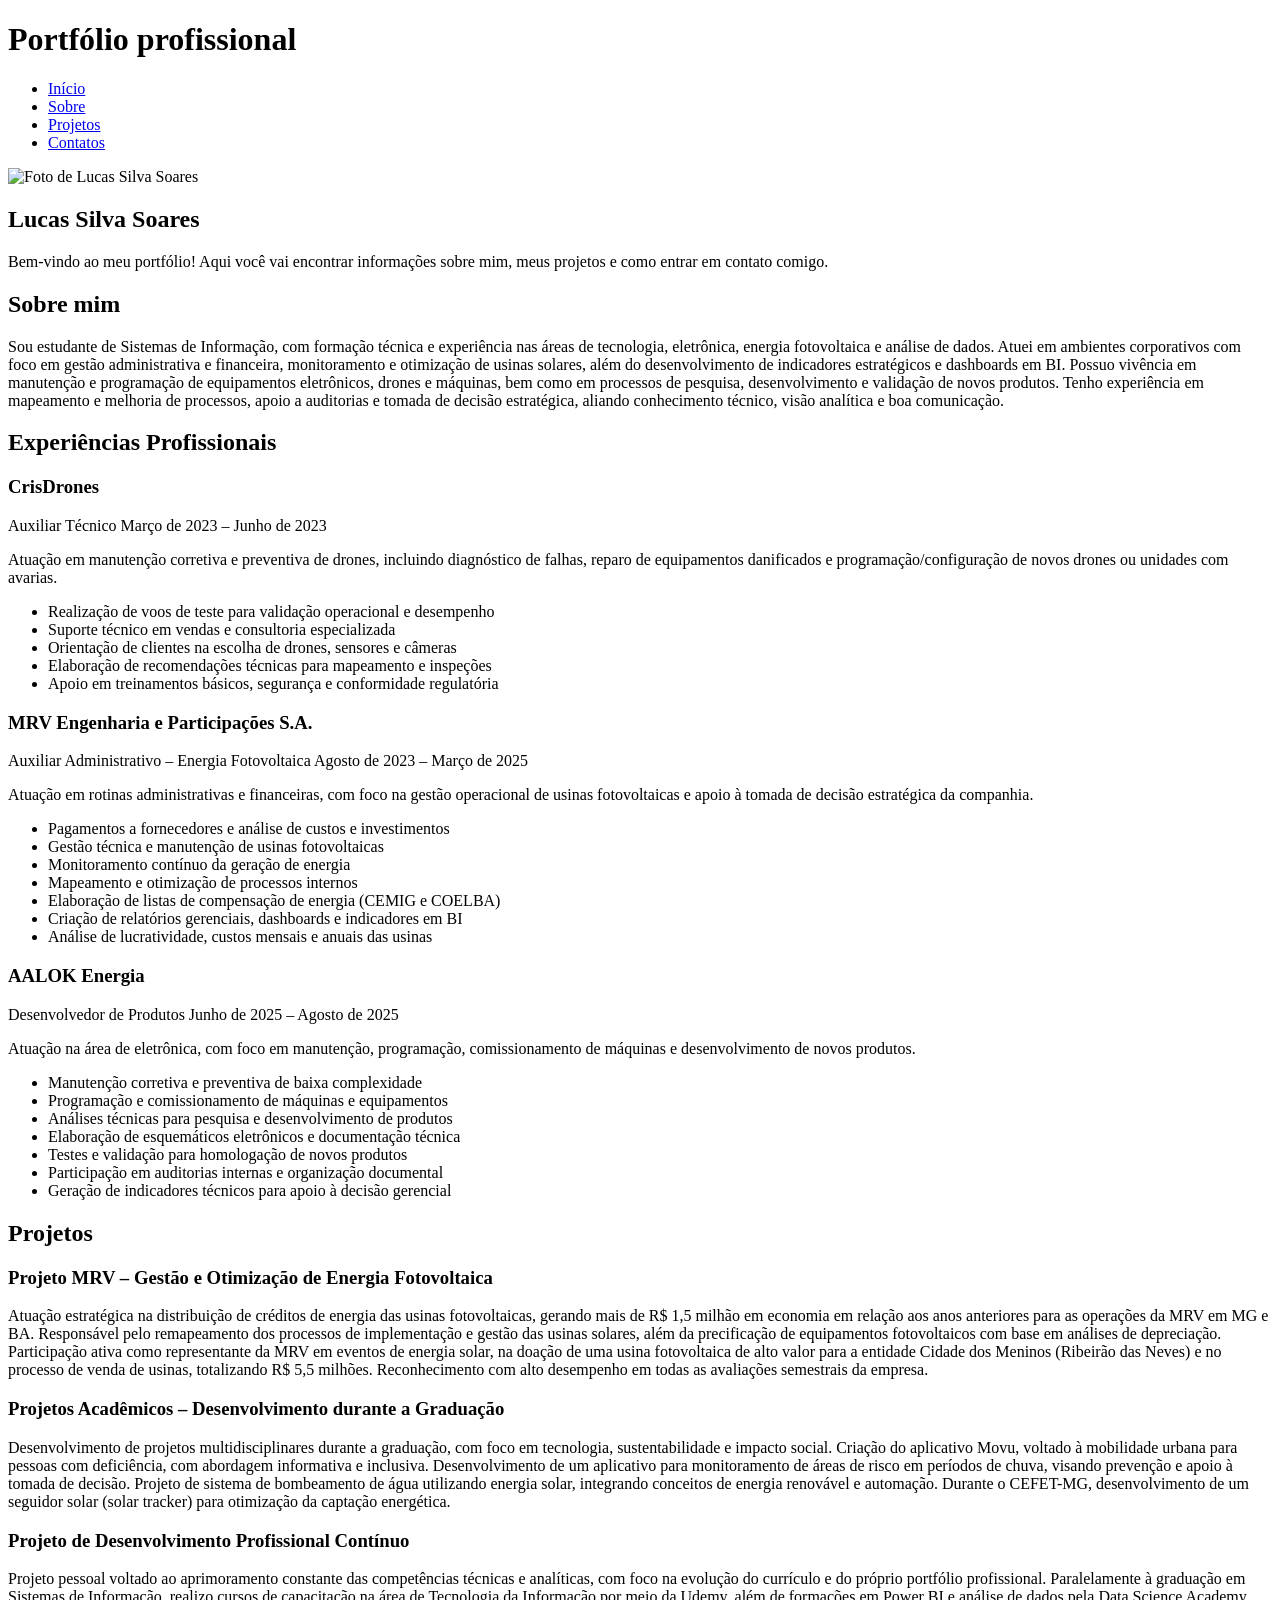
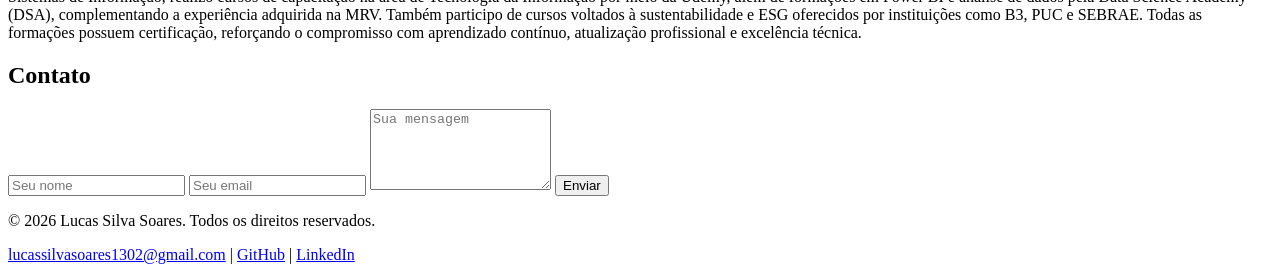
==== index.html @ 6103afeb "Update index.html" ====
<!DOCTYPE html>
<html lang="pt-BR">
<head>
  <meta charset="UTF-8">
  <meta name="viewport" content="width=device-width, initial-scale=1.0">
  <title>Portfólio profissional</title>
  <link rel="stylesheet" href="style.css">
</head>
<body>

  <header>
    <div class="container header-container">
      <h1>Portfólio profissional</h1>
      <nav>
        <ul>
          <li><a href="#hero">Início</a></li>
          <li><a href="#sobre">Sobre</a></li>
          <li><a href="#projetos">Projetos</a></li>
          <li><a href="#contato">Contatos</a></li>
        </ul>
      </nav>
    </div>
  </header>

  <section id="hero">
    <div class="container hero-container">
      <img src="images/fotolucas1.jpeg" alt="Foto de Lucas Silva Soares" width="200">
      <div class="hero-text">
        <h2>Lucas Silva Soares</h2>
        <p>Bem-vindo ao meu portfólio! Aqui você vai encontrar informações sobre mim, meus projetos e como entrar em contato comigo.</p>
      </div>
    </div>
  </section>

  <section id="sobre">
    <div class="container">
      <h2>Sobre mim</h2>
      <p>Sou estudante de Sistemas de Informação, com formação técnica e experiência nas áreas de tecnologia, eletrônica, energia fotovoltaica e análise de dados. Atuei em ambientes corporativos com foco em gestão administrativa e financeira, monitoramento e otimização de usinas solares, além do desenvolvimento de indicadores estratégicos e dashboards em BI. Possuo vivência em manutenção e programação de equipamentos eletrônicos, drones e máquinas, bem como em processos de pesquisa, desenvolvimento e validação de novos produtos. Tenho experiência em mapeamento e melhoria de processos, apoio a auditorias e tomada de decisão estratégica, aliando conhecimento técnico, visão analítica e boa comunicação.</p>
    </div>
  </section>

  <section id="experiencias">
  <div class="container">
    <h2>Experiências Profissionais</h2>

 
    <div class="experiencia-horizontal card">
      <div class="experiencia-info">
        <h3>CrisDrones</h3>
        <span class="cargo">Auxiliar Técnico</span>
        <span class="periodo">Março de 2023 – Junho de 2023</span>
      </div>

      <div class="experiencia-descricao">
        <p>
          Atuação em manutenção corretiva e preventiva de drones, incluindo
          diagnóstico de falhas, reparo de equipamentos danificados e
          programação/configuração de novos drones ou unidades com avarias.
        </p>

        <ul>
          <li>Realização de voos de teste para validação operacional e desempenho</li>
          <li>Suporte técnico em vendas e consultoria especializada</li>
          <li>Orientação de clientes na escolha de drones, sensores e câmeras</li>
          <li>Elaboração de recomendações técnicas para mapeamento e inspeções</li>
          <li>Apoio em treinamentos básicos, segurança e conformidade regulatória</li>
        </ul>
      </div>
    </div>

 
    <div class="experiencia-horizontal card">
      <div class="experiencia-info">
        <h3>MRV Engenharia e Participações S.A.</h3>
        <span class="cargo">Auxiliar Administrativo – Energia Fotovoltaica</span>
        <span class="periodo">Agosto de 2023 – Março de 2025</span>
      </div>

      <div class="experiencia-descricao">
        <p>
          Atuação em rotinas administrativas e financeiras, com foco na gestão
          operacional de usinas fotovoltaicas e apoio à tomada de decisão
          estratégica da companhia.
        </p>

        <ul>
          <li>Pagamentos a fornecedores e análise de custos e investimentos</li>
          <li>Gestão técnica e manutenção de usinas fotovoltaicas</li>
          <li>Monitoramento contínuo da geração de energia</li>
          <li>Mapeamento e otimização de processos internos</li>
          <li>Elaboração de listas de compensação de energia (CEMIG e COELBA)</li>
          <li>Criação de relatórios gerenciais, dashboards e indicadores em BI</li>
          <li>Análise de lucratividade, custos mensais e anuais das usinas</li>
        </ul>
      </div>
    </div>


    <div class="experiencia-horizontal card">
      <div class="experiencia-info">
        <h3>AALOK Energia</h3>
        <span class="cargo">Desenvolvedor de Produtos</span>
        <span class="periodo">Junho de 2025 – Agosto de 2025</span>
      </div>

      <div class="experiencia-descricao">
        <p>
          Atuação na área de eletrônica, com foco em manutenção, programação,
          comissionamento de máquinas e desenvolvimento de novos produtos.
        </p>

        <ul>
          <li>Manutenção corretiva e preventiva de baixa complexidade</li>
          <li>Programação e comissionamento de máquinas e equipamentos</li>
          <li>Análises técnicas para pesquisa e desenvolvimento de produtos</li>
          <li>Elaboração de esquemáticos eletrônicos e documentação técnica</li>
          <li>Testes e validação para homologação de novos produtos</li>
          <li>Participação em auditorias internas e organização documental</li>
          <li>Geração de indicadores técnicos para apoio à decisão gerencial</li>
        </ul>
      </div>
    </div>

  </div>
</section>

  
  <section id="projetos">
    <div class="container">
      <h2>Projetos</h2>
      <div class="grid-projetos">
        <article class="card">
          <h3>Projeto MRV – Gestão e Otimização de Energia Fotovoltaica</h3>
          <p>Atuação estratégica na distribuição de créditos de energia das usinas fotovoltaicas, gerando mais de R$ 1,5 milhão em economia em relação aos anos anteriores para as operações da MRV em MG e BA. Responsável pelo remapeamento dos processos de implementação e gestão das usinas solares, além da precificação de equipamentos fotovoltaicos com base em análises de depreciação. Participação ativa como representante da MRV em eventos de energia solar, na doação de uma usina fotovoltaica de alto valor para a entidade Cidade dos Meninos (Ribeirão das Neves) e no processo de venda de usinas, totalizando R$ 5,5 milhões. Reconhecimento com alto desempenho em todas as avaliações semestrais da empresa.</p>
        </article>
        <article class="card">
          <h3>Projetos Acadêmicos – Desenvolvimento durante a Graduação</h3>
          <p>Desenvolvimento de projetos multidisciplinares durante a graduação, com foco em tecnologia, sustentabilidade e impacto social. Criação do aplicativo Movu, voltado à mobilidade urbana para pessoas com deficiência, com abordagem informativa e inclusiva. Desenvolvimento de um aplicativo para monitoramento de áreas de risco em períodos de chuva, visando prevenção e apoio à tomada de decisão. Projeto de sistema de bombeamento de água utilizando energia solar, integrando conceitos de energia renovável e automação. Durante o CEFET-MG, desenvolvimento de um seguidor solar (solar tracker) para otimização da captação energética.</p>
        </article>
        <article class="card">
          <h3>Projeto de Desenvolvimento Profissional Contínuo</h3>
          <p>Projeto pessoal voltado ao aprimoramento constante das competências técnicas e analíticas, com foco na evolução do currículo e do próprio portfólio profissional. Paralelamente à graduação em Sistemas de Informação, realizo cursos de capacitação na área de Tecnologia da Informação por meio da Udemy, além de formações em Power BI e análise de dados pela Data Science Academy (DSA), complementando a experiência adquirida na MRV. Também participo de cursos voltados à sustentabilidade e ESG oferecidos por instituições como B3, PUC e SEBRAE. Todas as formações possuem certificação, reforçando o compromisso com aprendizado contínuo, atualização profissional e excelência técnica.</p>
        </article>
      </div>
    </div>
  </section>

  <section id="contato">
    <div class="container">
      <h2>Contato</h2>
      <form>
        <input type="text" placeholder="Seu nome" required>
        <input type="email" placeholder="Seu email" required>
        <textarea placeholder="Sua mensagem" rows="5" required></textarea>
        <button type="submit">Enviar</button>
      </form>
    </div>
  </section>

  <footer>
    <div class="container">
      <p>© 2026 Lucas Silva Soares. Todos os direitos reservados.</p>
      <p>
        <a href="mailto:lucas@email.com">lucassilvasoares1302@gmail.com</a> |
        <a href="https://github.com/lucassilvasoares1302-max" target="_blank">GitHub</a> |
        <a href="https://www.linkedin.com/in/lucas-silva-a71855303/" target="_blank">LinkedIn</a>
      </p>
    </div>
  </footer>

</body>
</html>
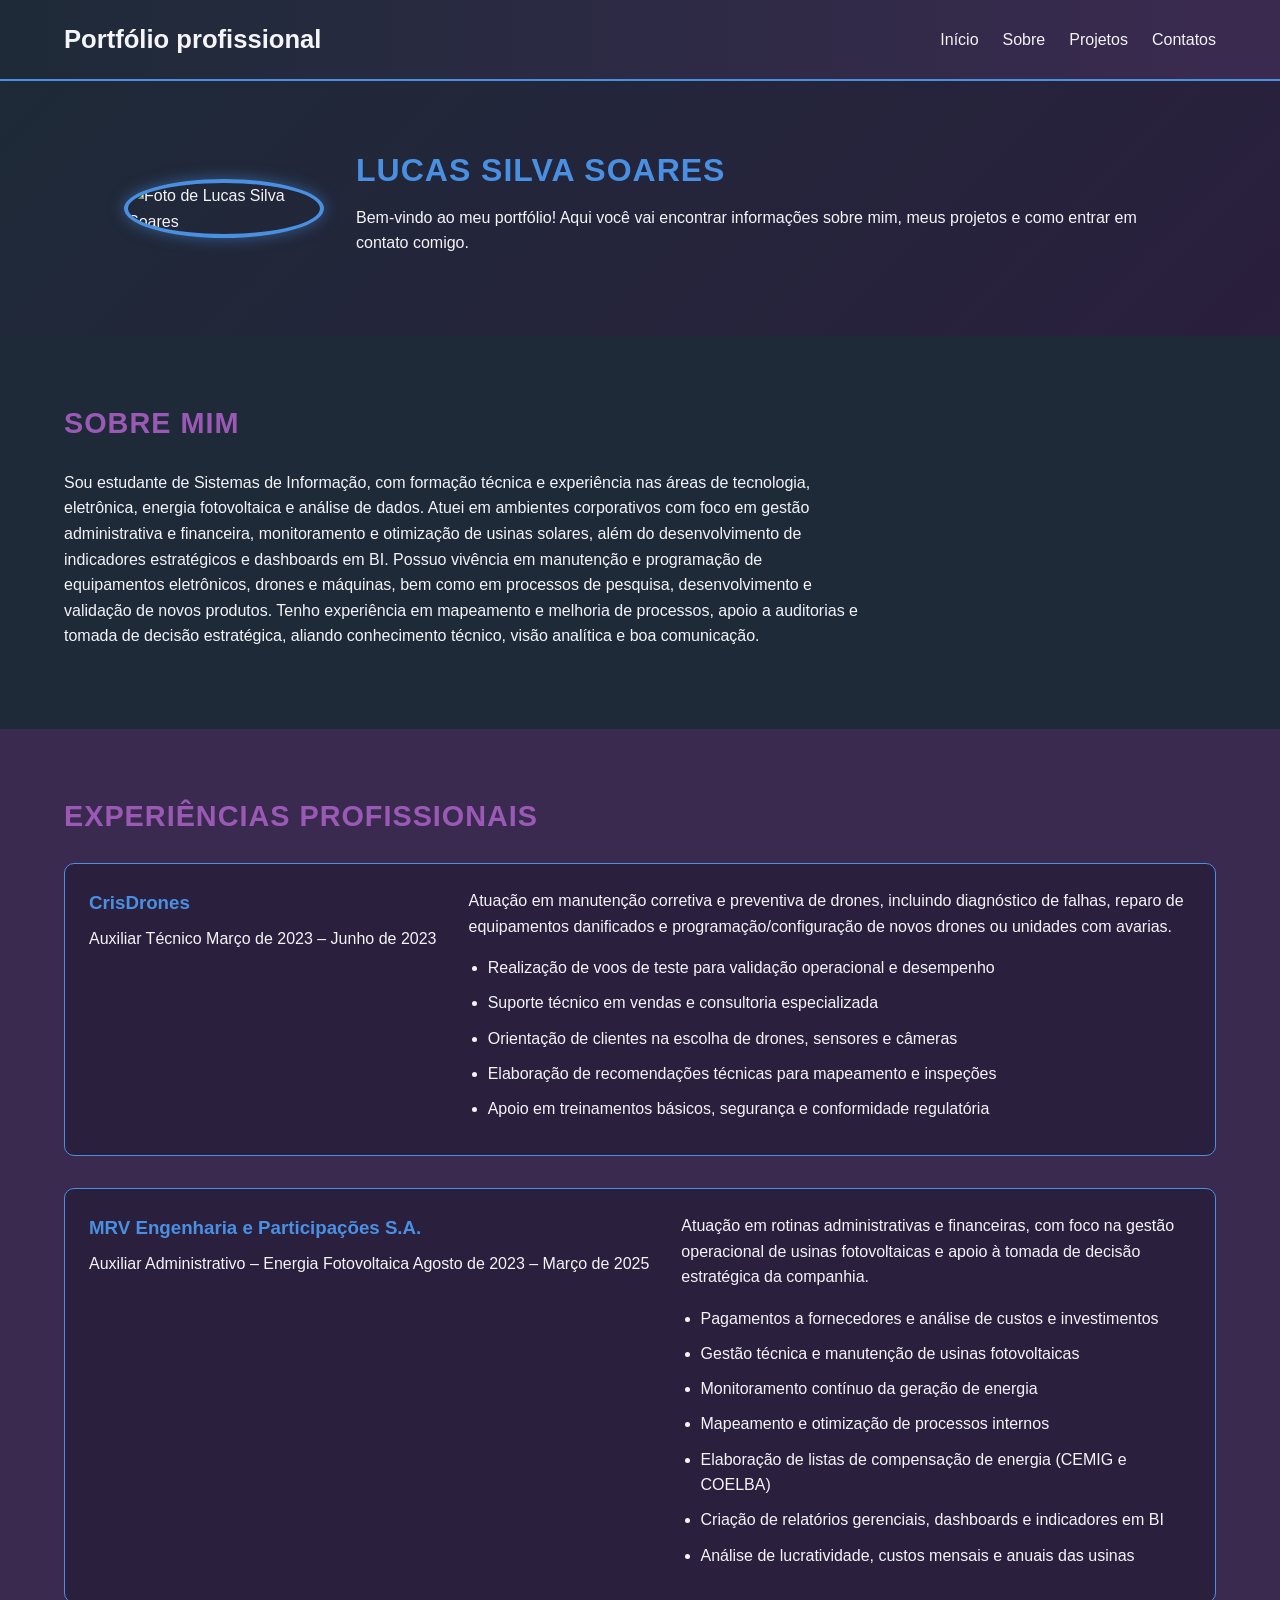
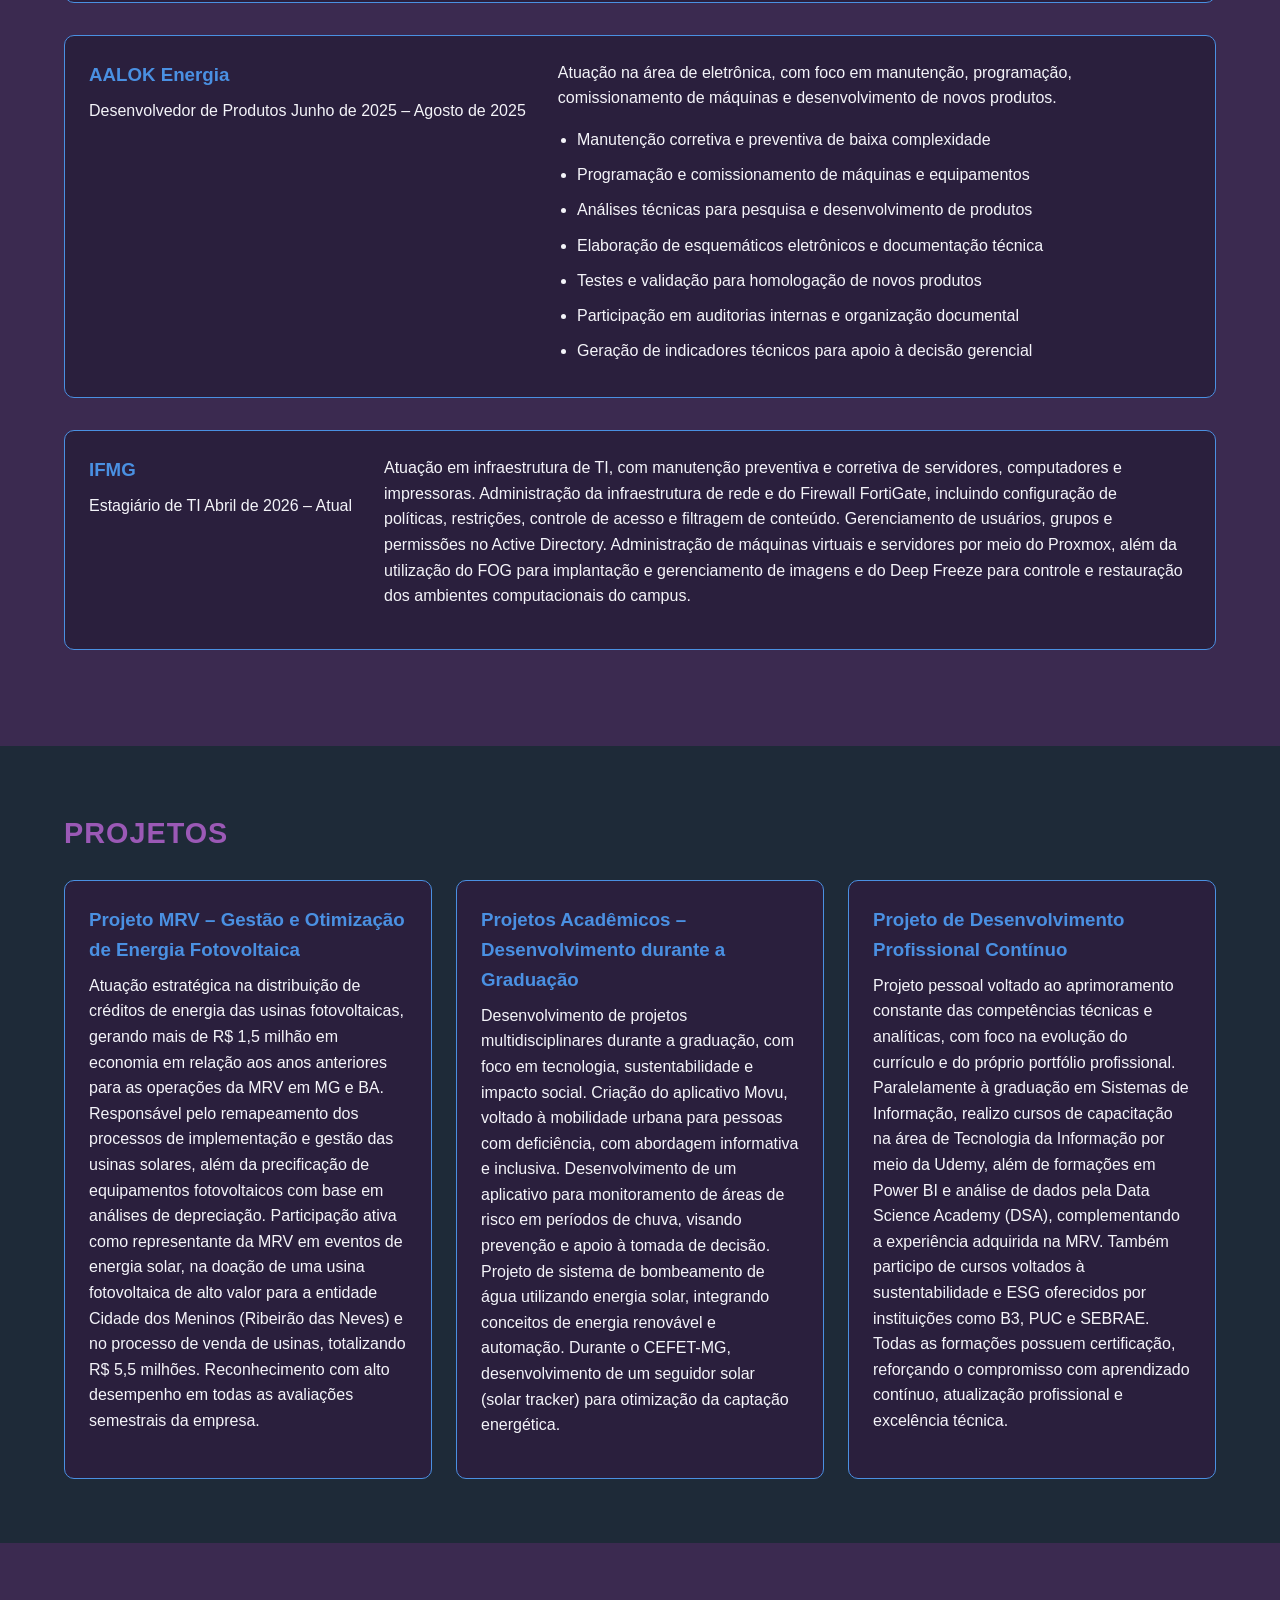
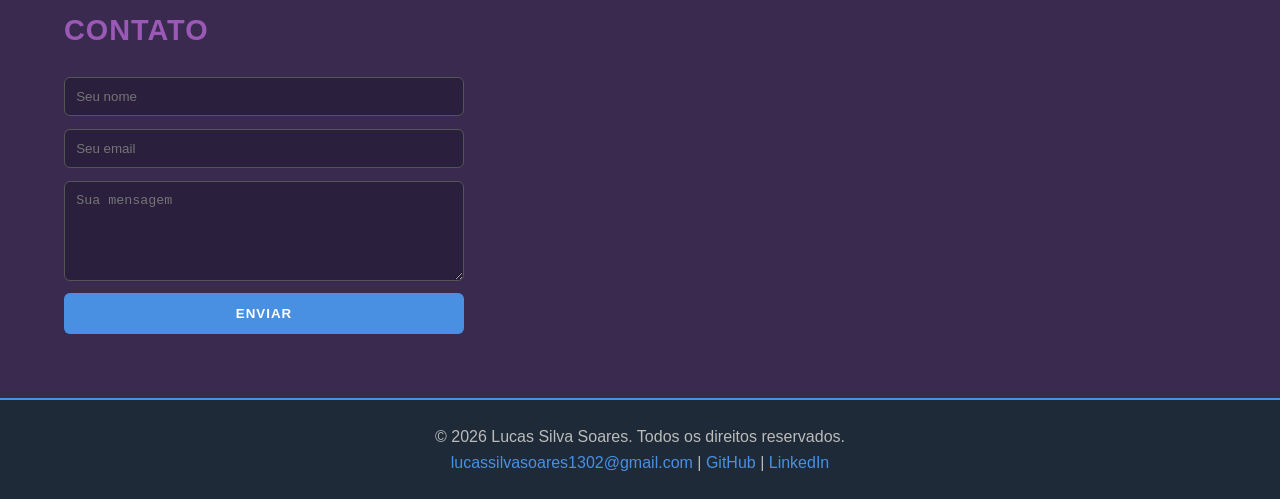
==== commit c3f8bb55: "Update index.html" ====
--- a/index.html
+++ b/index.html
@@ -121,6 +121,27 @@
       </div>
     </div>
 
+    <div class="experiencia-horizontal card">
+      <div class="experiencia-info">
+        <h3>IFMG</h3>
+        <span class="cargo">Estagiário de TI</span>
+        <span class="periodo">Abril de 2026 – Atual</span>
+      </div>
+
+      <div class="experiencia-descricao">
+        <p>
+          Atuação em infraestrutura de TI, com manutenção preventiva e corretiva
+          de servidores, computadores e impressoras. Administração da infraestrutura
+          de rede e do Firewall FortiGate, incluindo configuração de políticas,
+          restrições, controle de acesso e filtragem de conteúdo. Gerenciamento de
+          usuários, grupos e permissões no Active Directory. Administração de
+          máquinas virtuais e servidores por meio do Proxmox, além da utilização
+          do FOG para implantação e gerenciamento de imagens e do Deep Freeze para
+          controle e restauração dos ambientes computacionais do campus.
+        </p>
+      </div>
+    </div>
+    
   </div>
 </section>
 
--- a/style.css
+++ b/style.css
@@ -0,0 +1,233 @@
+* {
+  margin: 0;
+  padding: 0;
+  box-sizing: border-box;
+}
+
+body {
+  font-family: "Segoe UI", Tahoma, Geneva, Verdana, sans-serif;
+  background: #1e2a38;
+  color: #f4f4f9;
+  line-height: 1.6;
+}
+
+
+.container {
+  width: 90%;
+  max-width: 1200px;
+  margin: 0 auto;
+}
+
+header {
+  background: linear-gradient(90deg, #1e2a38, #3b2a50);
+  border-bottom: 2px solid #4a90e2;
+}
+
+.header-container {
+  display: flex;
+  justify-content: space-between;
+  align-items: center;
+  padding: 1.2rem 0;
+}
+
+header h1 {
+  font-size: 1.6rem;
+  color: #f4f4f9;
+}
+
+nav ul {
+  list-style: none;
+  display: flex;
+  gap: 1.5rem;
+}
+
+nav a {
+  color: #f4f4f9;
+  text-decoration: none;
+  font-weight: 500;
+  transition: color 0.3s;
+}
+
+nav a:hover {
+  color: #9b59b6;
+}
+
+#hero {
+  background: linear-gradient(135deg, #1e2a38, #2a1f3d);
+  padding: 4rem 0;
+}
+
+.hero-container {
+  display: flex;
+  align-items: center;
+  justify-content: center;
+  gap: 2rem;
+}
+
+#hero img {
+  border-radius: 50%;
+  border: 4px solid #4a90e2;
+  box-shadow: 0 0 15px rgba(74, 144, 226, 0.5);
+  transition: transform 0.3s, box-shadow 0.3s;
+}
+
+#hero img:hover {
+  transform: scale(1.05);
+  box-shadow: 0 0 25px rgba(155, 89, 182, 0.6);
+}
+
+.hero-text h2 {
+  font-size: 2rem;
+  margin-bottom: 0.5rem;
+  color: #4a90e2;
+}
+
+section {
+  padding: 4rem 0;
+}
+
+section:nth-child(even) {
+  background: #3b2a50;
+}
+
+section h2 {
+  margin-bottom: 1.5rem;
+  color: #9b59b6;
+  font-size: 1.8rem;
+  text-transform: uppercase;
+  letter-spacing: 1px;
+}
+
+section p {
+  max-width: 800px;
+  margin-bottom: 1rem;
+}
+
+.grid-projetos {
+  display: grid;
+  grid-template-columns: repeat(auto-fit, minmax(250px, 1fr));
+  gap: 1.5rem;
+}
+
+.card {
+  background: #2a1f3d;
+  padding: 1.5rem;
+  border-radius: 10px;
+  border: 1px solid #4a90e2;
+  transition: transform 0.3s, box-shadow 0.3s;
+}
+
+.card:hover {
+  transform: translateY(-5px);
+  box-shadow: 0 6px 15px rgba(0,0,0,0.4);
+}
+
+.card h3 {
+  margin-bottom: 0.5rem;
+  color: #4a90e2;
+}
+
+
+form {
+  display: flex;
+  flex-direction: column;
+  max-width: 400px;
+  gap: 0.8rem;
+}
+
+input,
+textarea {
+  padding: 0.7rem;
+  border: 1px solid #555;
+  border-radius: 6px;
+  background: #2a1f3d;
+  color: #f4f4f9;
+}
+
+input:focus,
+textarea:focus {
+  border-color: #4a90e2;
+  outline: none;
+}
+
+button {
+  background: #4a90e2;
+  color: #fff;
+  padding: 0.8rem;
+  border: none;
+  border-radius: 6px;
+  cursor: pointer;
+  font-weight: bold;
+  transition: 0.3s;
+  text-transform: uppercase;
+  letter-spacing: 1px;
+}
+
+button:hover {
+  background: #9b59b6;
+}
+
+footer {
+  background: #1e2a38;
+  color: #bbb;
+  text-align: center;
+  padding: 1.5rem 0;
+  border-top: 2px solid #4a90e2;
+}
+
+footer a {
+  color: #4a90e2;
+  text-decoration: none;
+}
+
+footer a:hover {
+  color: #9b59b6;
+  text-decoration: underline;
+}
+
+@media (max-width: 768px) {
+  .hero-container {
+    flex-direction: column;
+    text-align: center;
+  }
+
+  .header-container {
+    flex-direction: column;
+    gap: 1rem;
+  }
+
+  nav ul {
+    flex-direction: column;
+    gap: 0.7rem;
+  }
+}
+
+.experiencia-horizontal {
+  display: flex;
+  gap: 2rem;
+  margin-bottom: 2rem;
+}
+
+.experiencia-info {
+  min-width: 220px;
+}
+
+.experiencia-descricao {
+  flex: 1;
+}
+
+.experiencia-descricao ul {
+  margin-top: 1rem;
+  padding-left: 1.2rem;
+}
+
+.experiencia-descricao ul li {
+  margin-bottom: 0.6rem;
+  list-style: disc;
+}
+
+@media (max-width: 768px) {
+  .experiencia-horizontal {
+    flex-direction: column;
+  }
+}
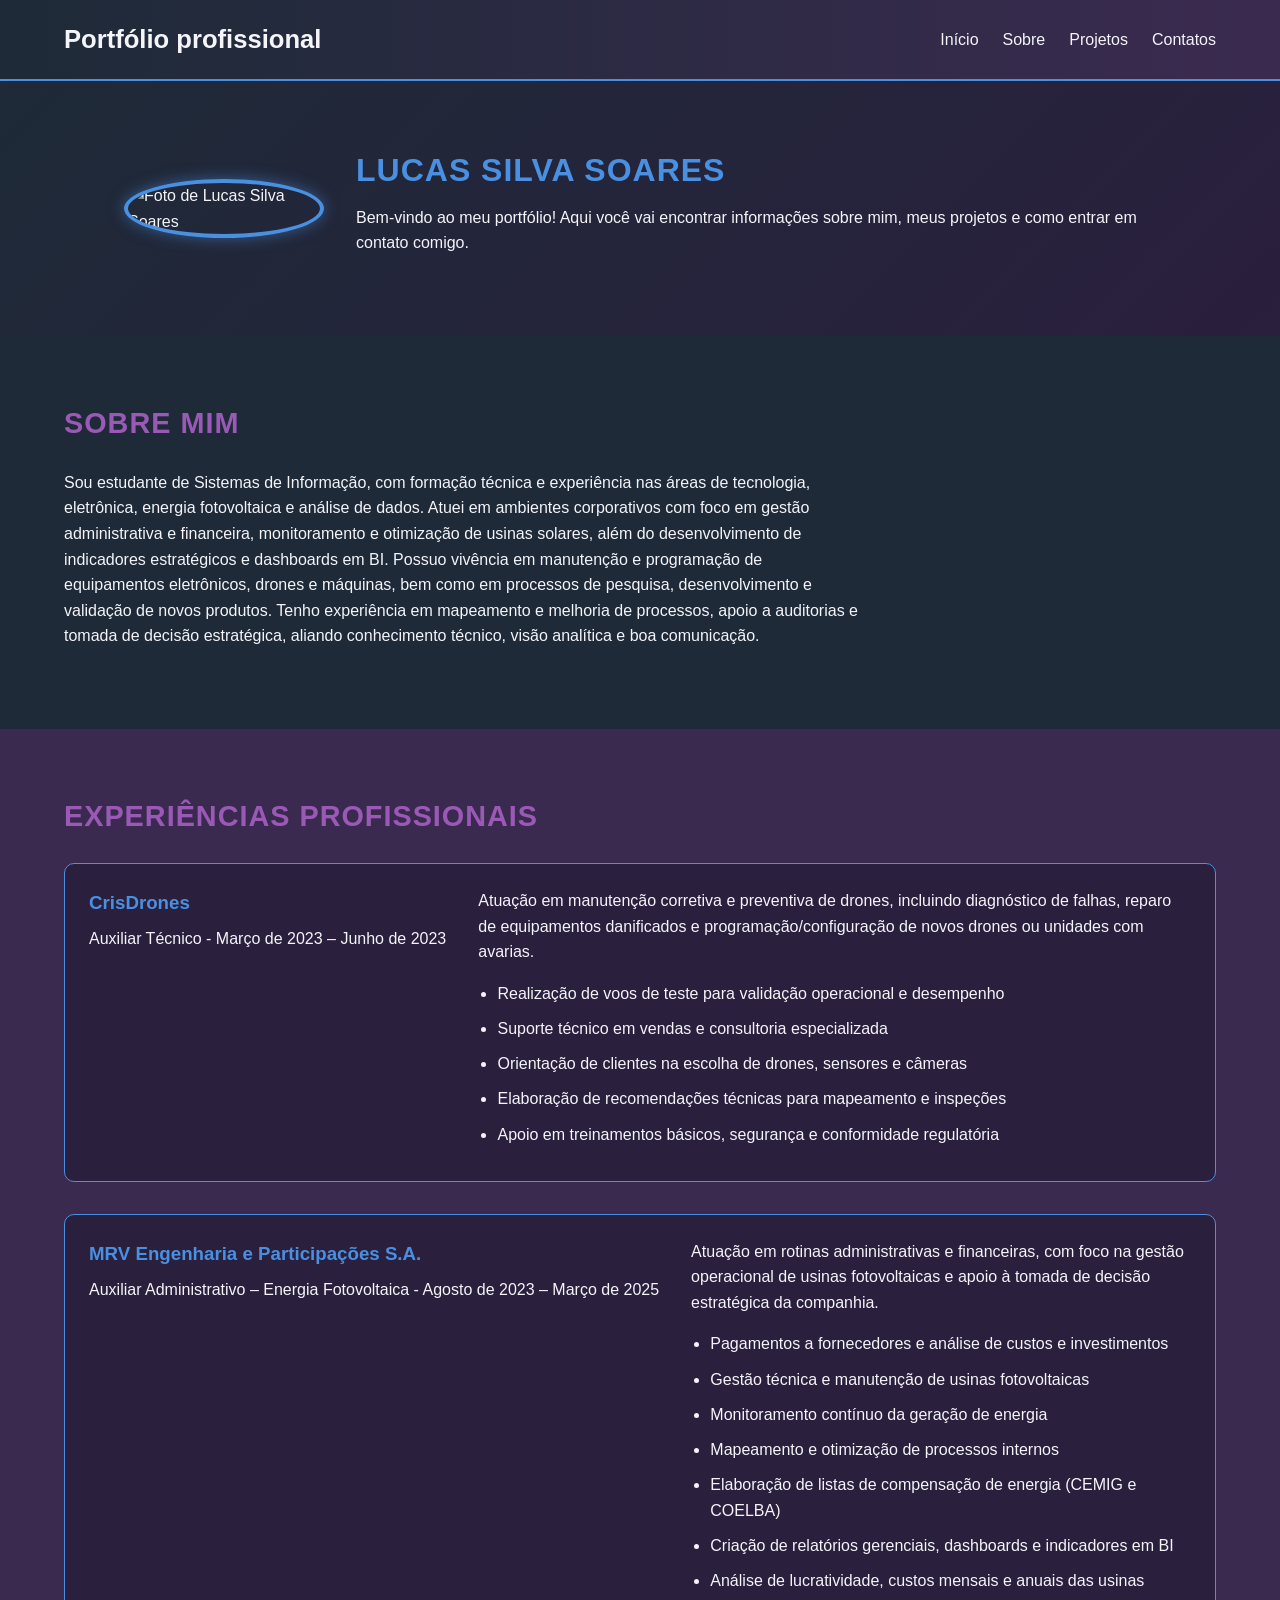
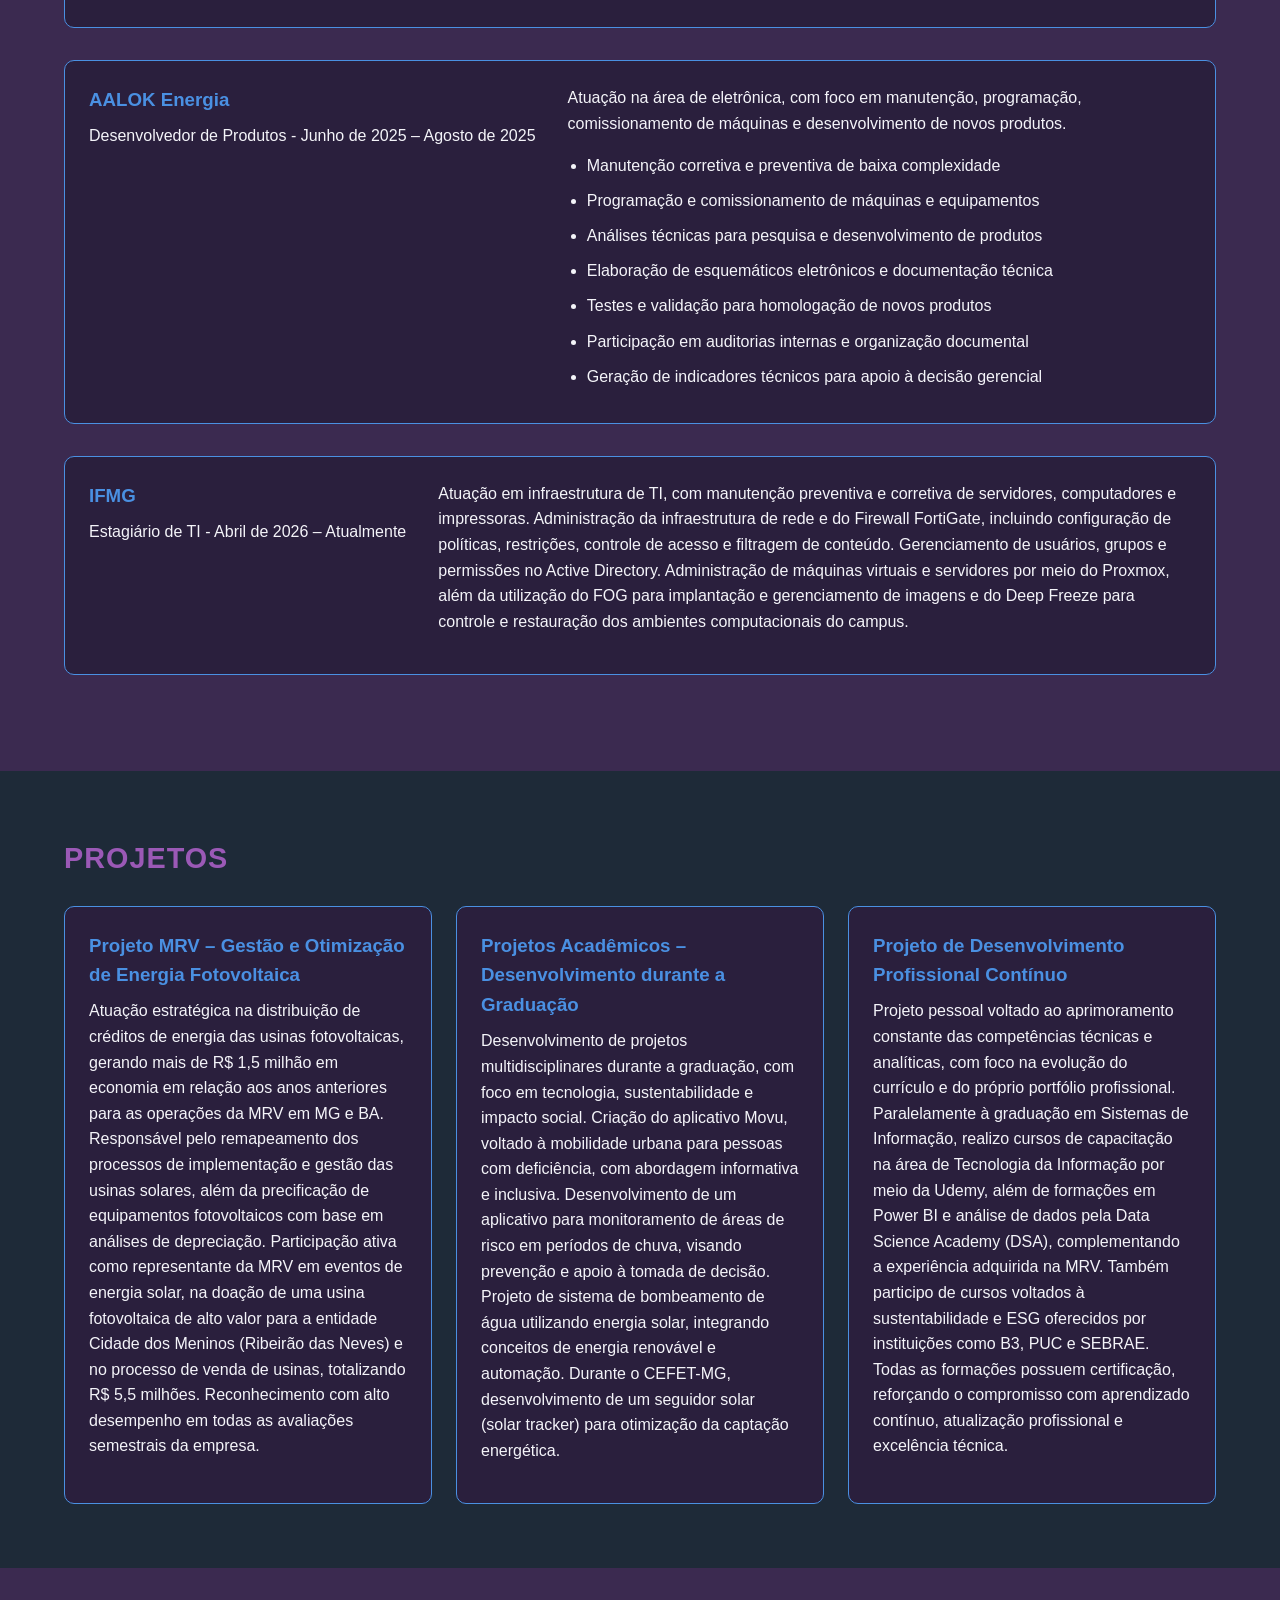
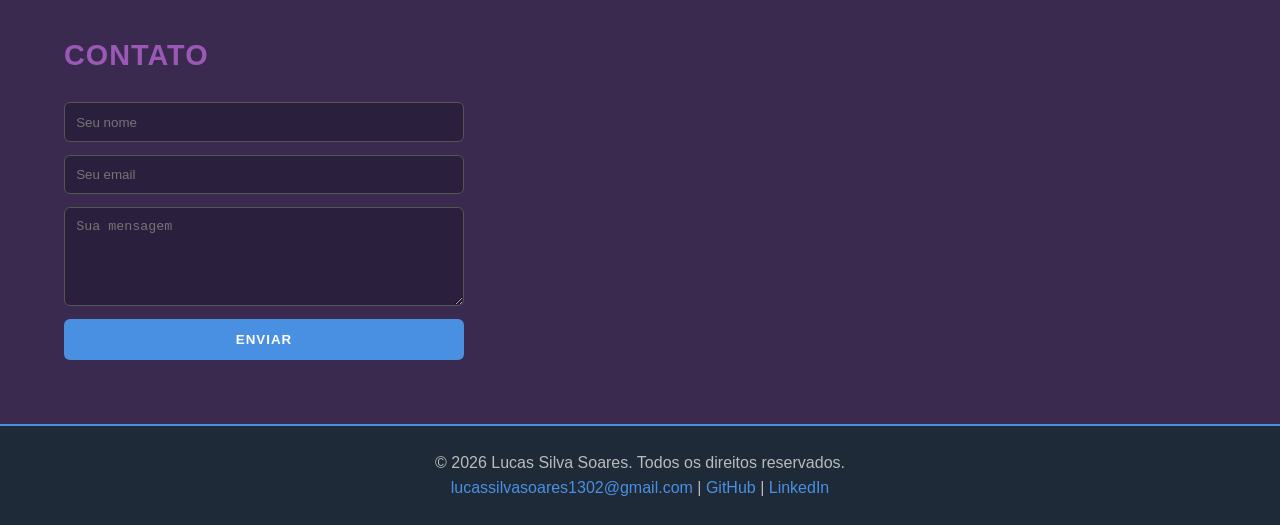
==== commit 643fd8a5: "Update index.html" ====
--- a/index.html
+++ b/index.html
@@ -47,7 +47,7 @@
     <div class="experiencia-horizontal card">
       <div class="experiencia-info">
         <h3>CrisDrones</h3>
-        <span class="cargo">Auxiliar Técnico</span>
+        <span class="cargo">Auxiliar Técnico - </span>
         <span class="periodo">Março de 2023 – Junho de 2023</span>
       </div>
 
@@ -72,7 +72,7 @@
     <div class="experiencia-horizontal card">
       <div class="experiencia-info">
         <h3>MRV Engenharia e Participações S.A.</h3>
-        <span class="cargo">Auxiliar Administrativo – Energia Fotovoltaica</span>
+        <span class="cargo">Auxiliar Administrativo – Energia Fotovoltaica - </span>
         <span class="periodo">Agosto de 2023 – Março de 2025</span>
       </div>
 
@@ -99,7 +99,7 @@
     <div class="experiencia-horizontal card">
       <div class="experiencia-info">
         <h3>AALOK Energia</h3>
-        <span class="cargo">Desenvolvedor de Produtos</span>
+        <span class="cargo">Desenvolvedor de Produtos - </span>
         <span class="periodo">Junho de 2025 – Agosto de 2025</span>
       </div>
 
@@ -124,8 +124,8 @@
     <div class="experiencia-horizontal card">
       <div class="experiencia-info">
         <h3>IFMG</h3>
-        <span class="cargo">Estagiário de TI</span>
-        <span class="periodo">Abril de 2026 – Atual</span>
+        <span class="cargo">Estagiário de TI - </span>
+        <span class="periodo">Abril de 2026 – Atualmente</span>
       </div>
 
       <div class="experiencia-descricao">
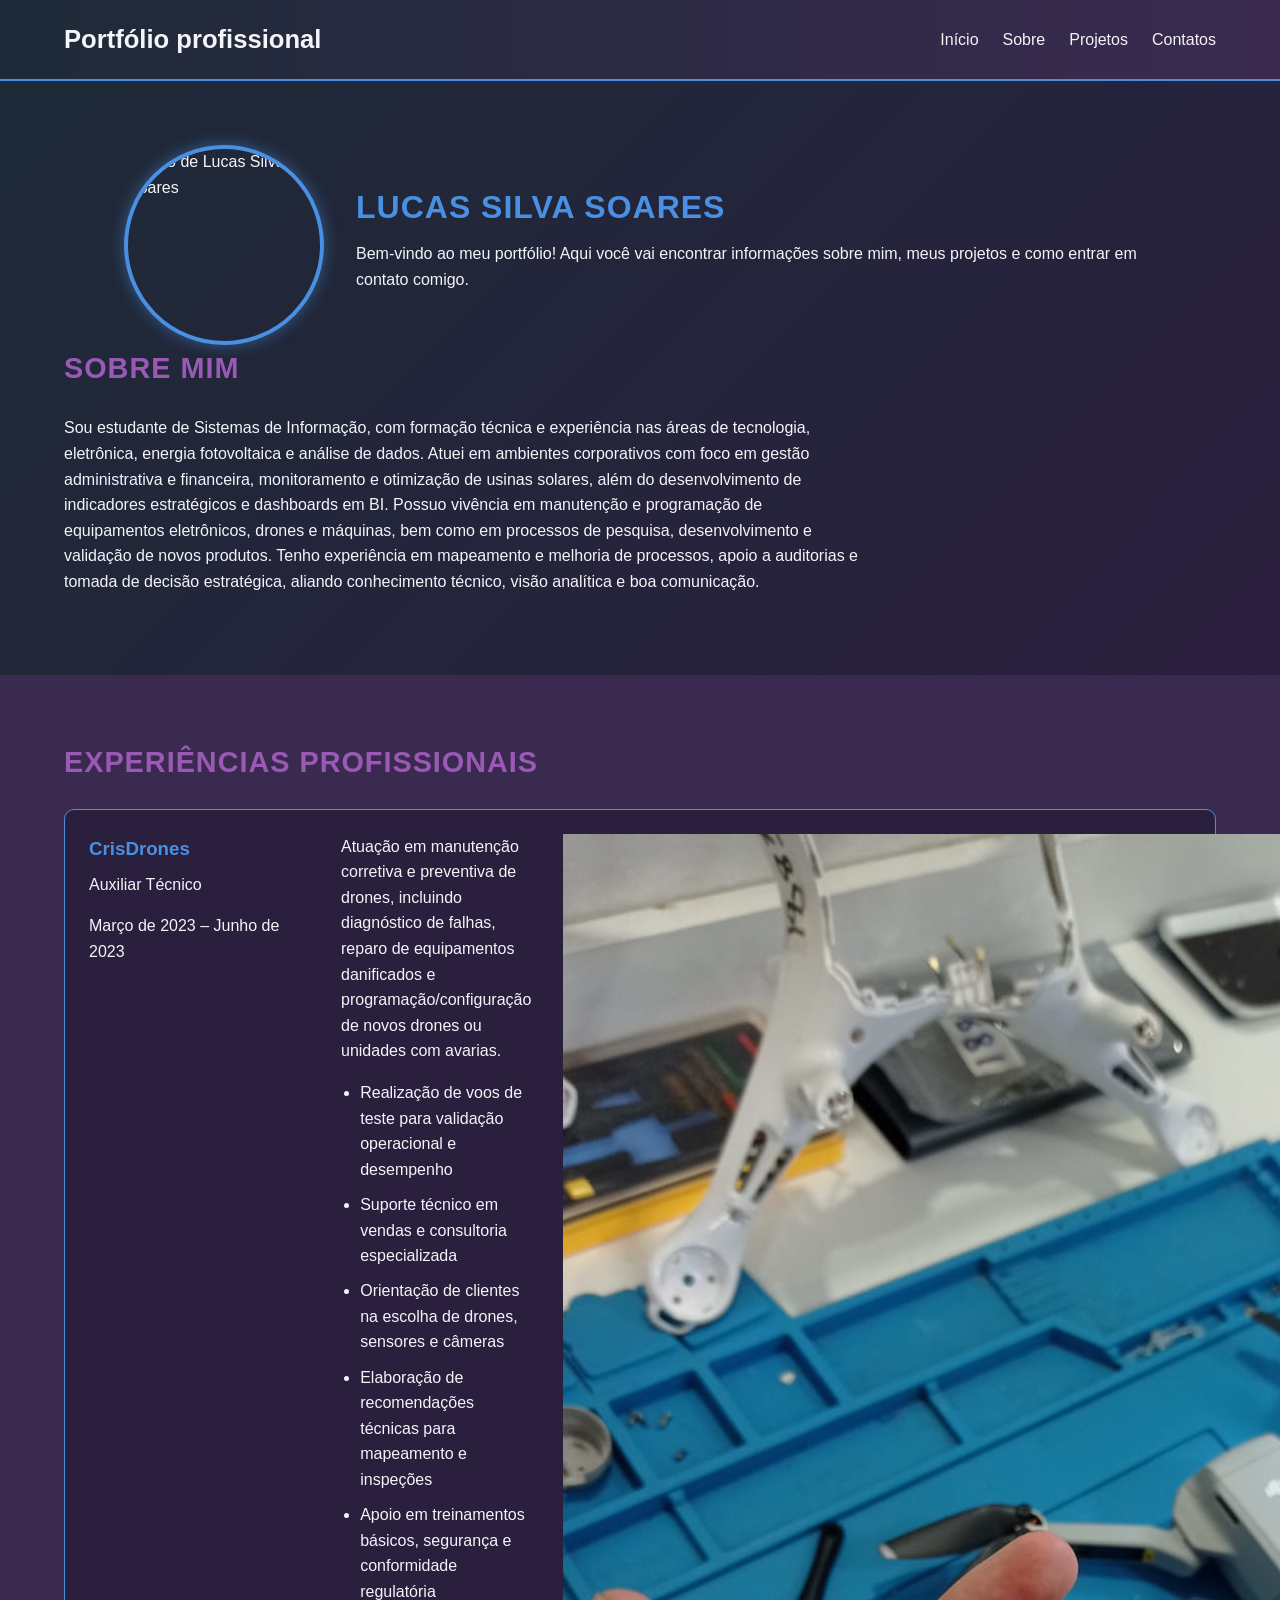
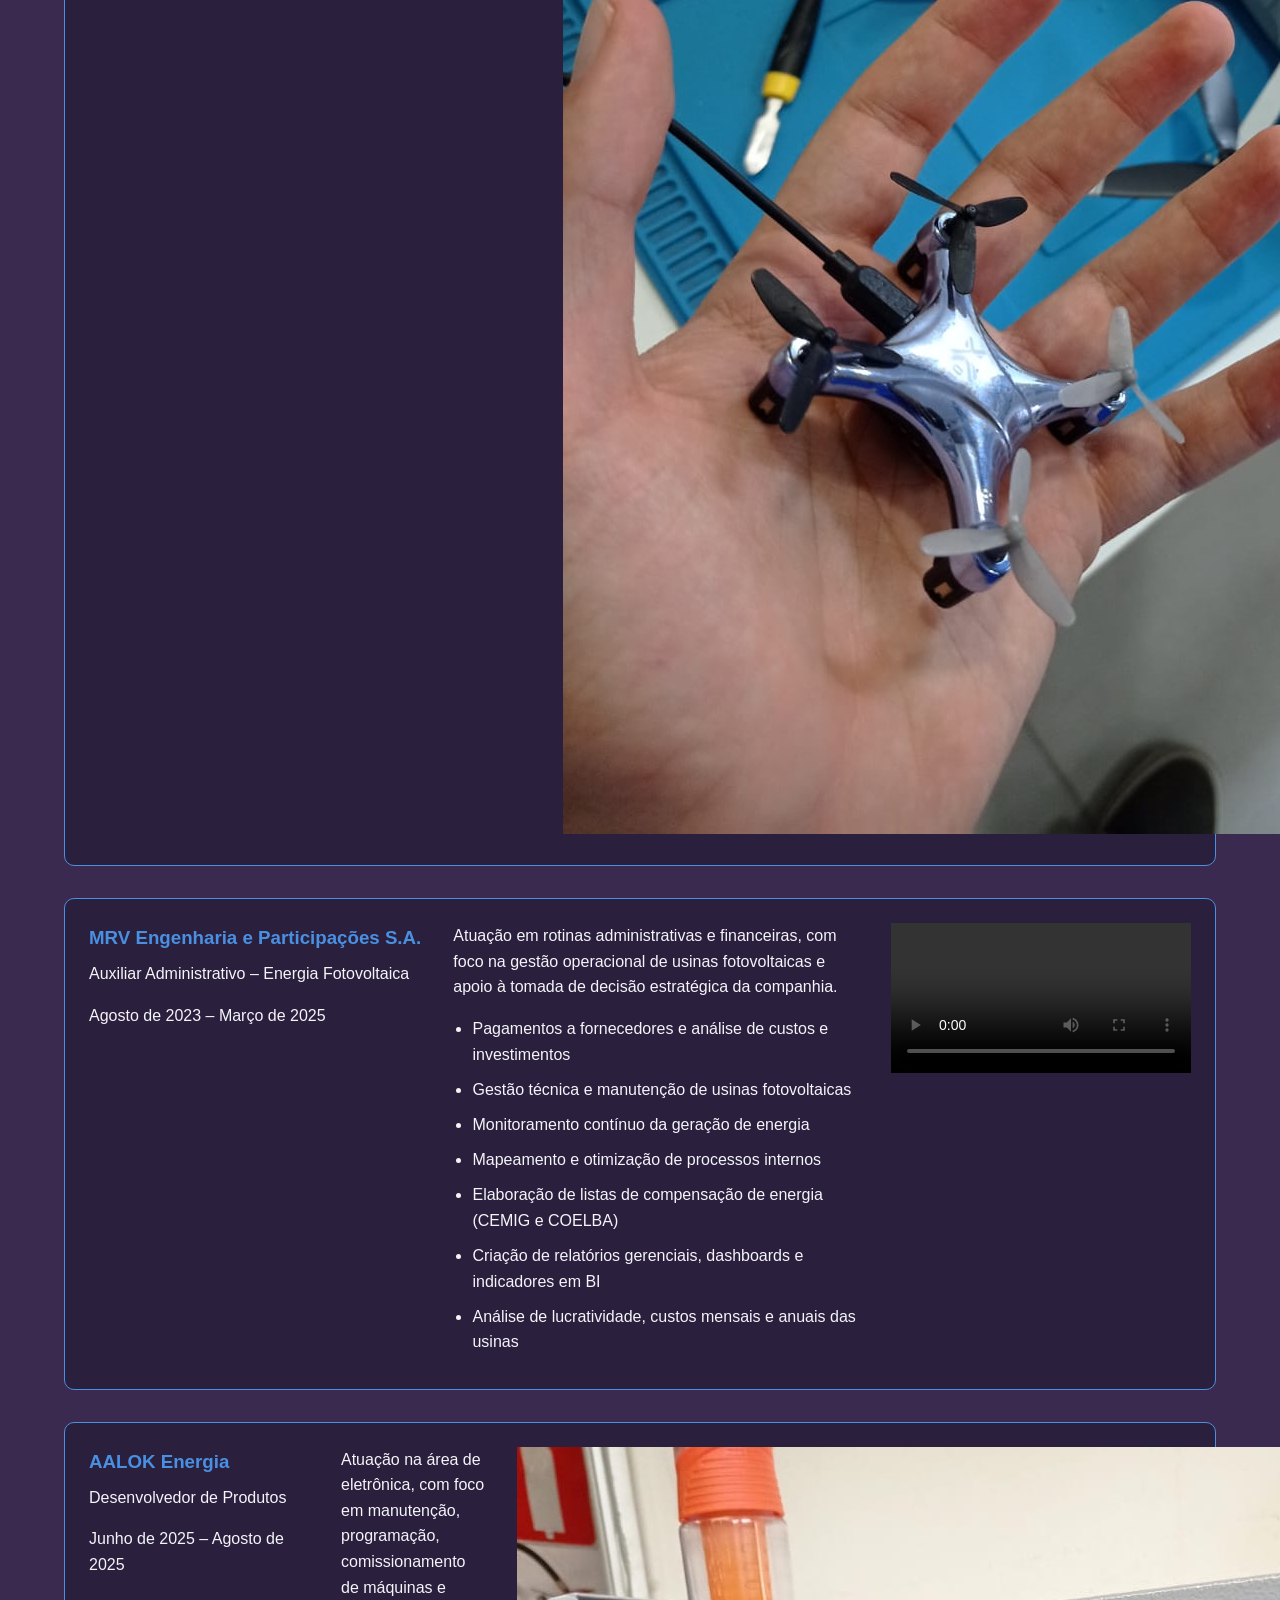
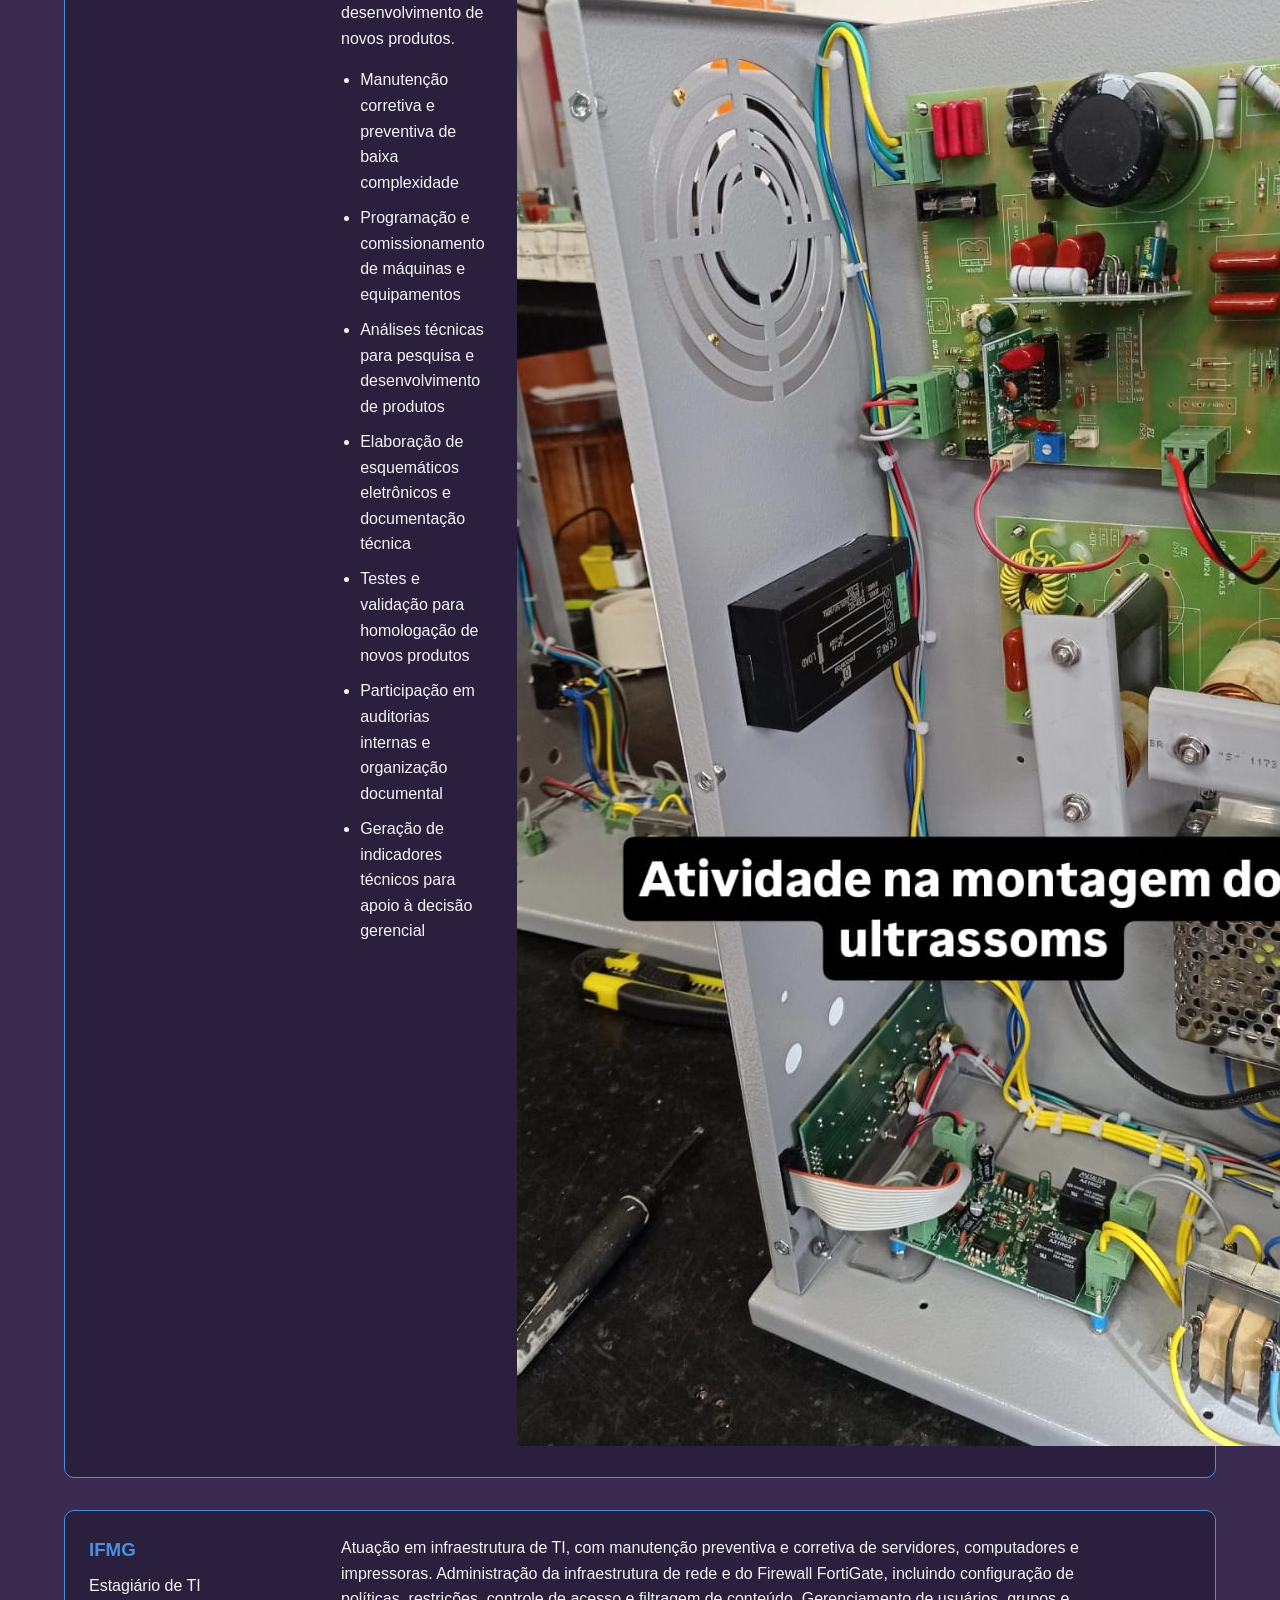
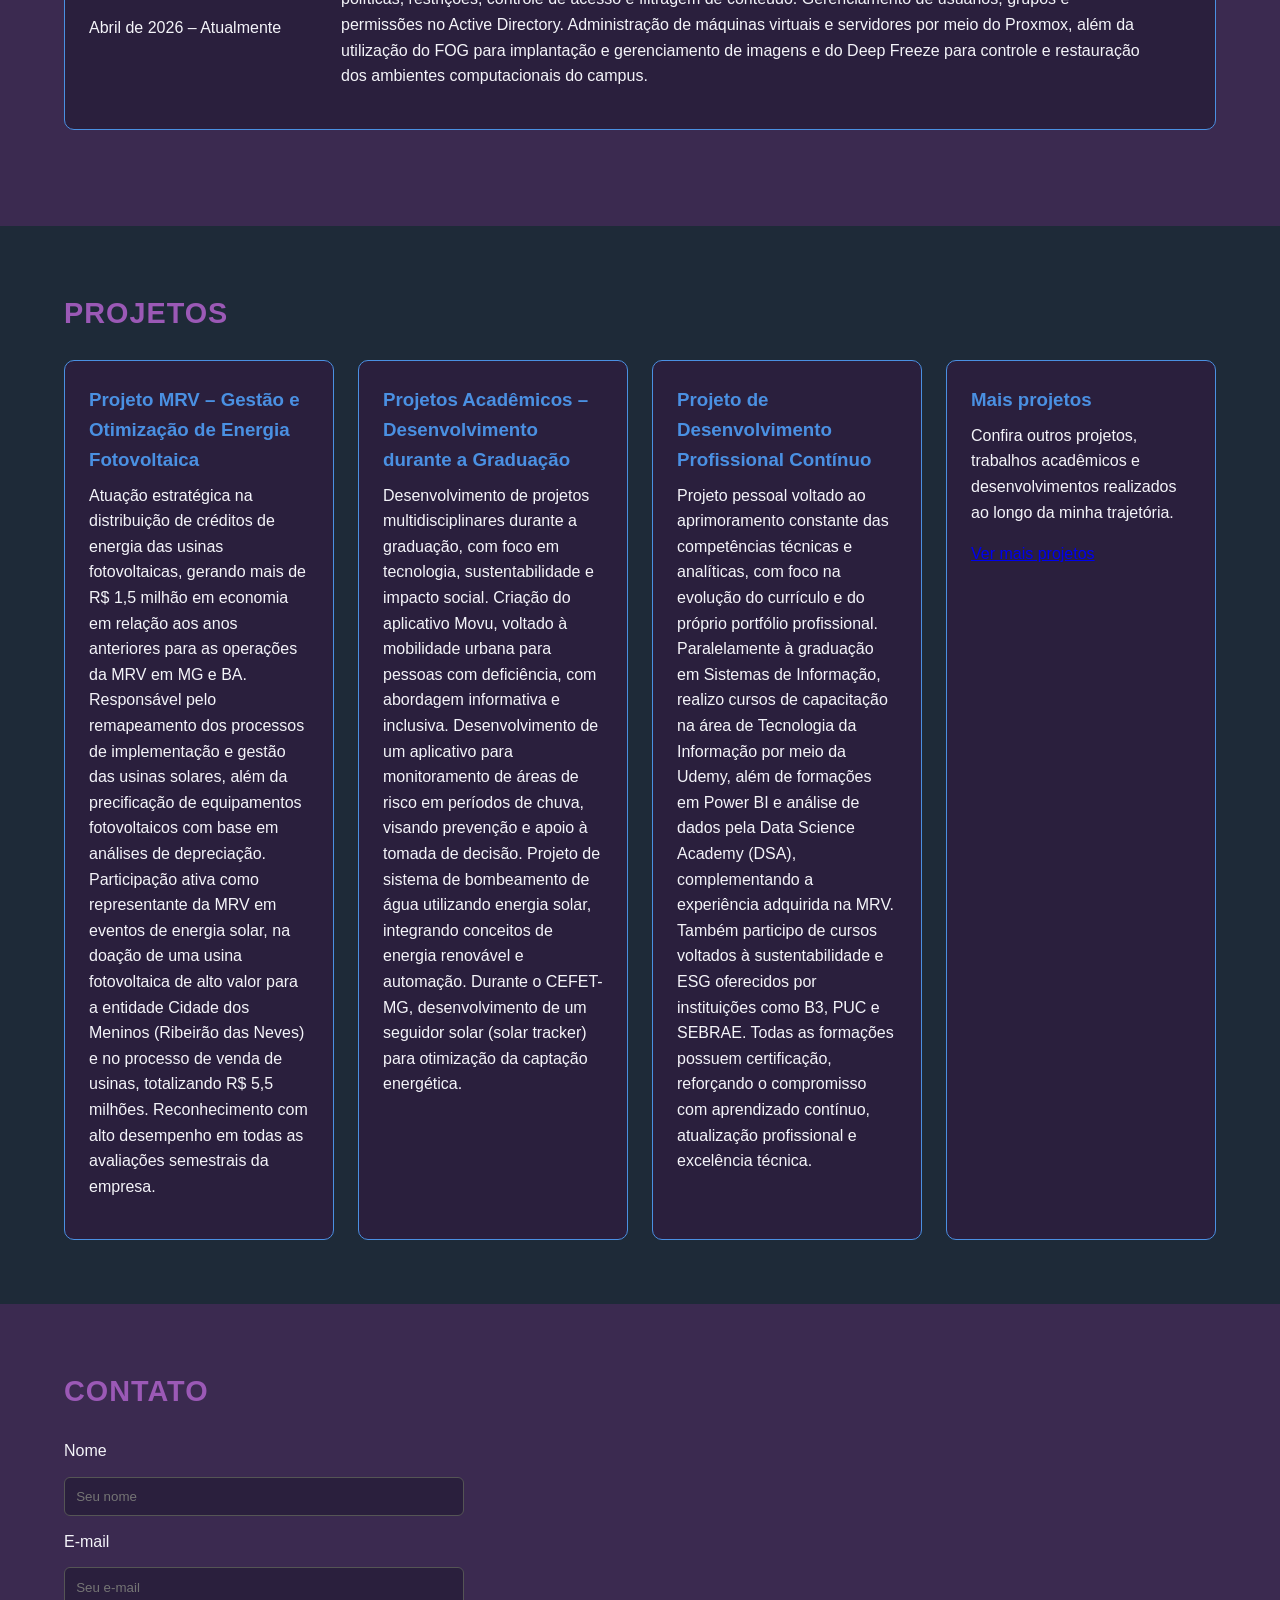
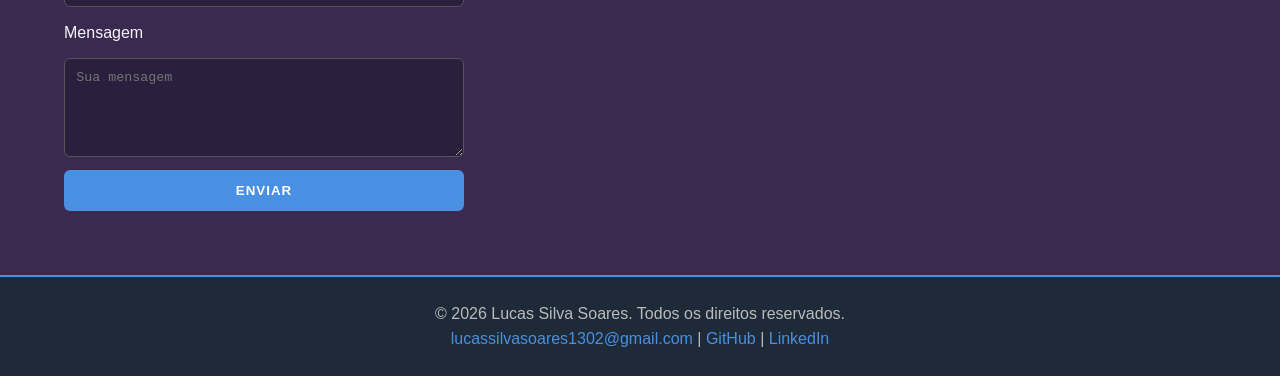
==== commit e2cd8c78: "Update index.html" ====
--- a/index.html
+++ b/index.html
@@ -1,17 +1,21 @@
+
 <!DOCTYPE html>
 <html lang="pt-BR">
+
 <head>
   <meta charset="UTF-8">
   <meta name="viewport" content="width=device-width, initial-scale=1.0">
-  <title>Portfólio profissional</title>
+  <title>Portfólio profissional | Lucas Silva Soares</title>
   <link rel="stylesheet" href="style.css">
 </head>
+
 <body>
 
   <header>
     <div class="container header-container">
       <h1>Portfólio profissional</h1>
-      <nav>
+
+      <nav aria-label="Navegação principal">
         <ul>
           <li><a href="#hero">Início</a></li>
           <li><a href="#sobre">Sobre</a></li>
@@ -22,169 +26,312 @@
     </div>
   </header>
 
-  <section id="hero">
-    <div class="container hero-container">
-      <img src="images/fotolucas1.jpeg" alt="Foto de Lucas Silva Soares" width="200">
-      <div class="hero-text">
-        <h2>Lucas Silva Soares</h2>
-        <p>Bem-vindo ao meu portfólio! Aqui você vai encontrar informações sobre mim, meus projetos e como entrar em contato comigo.</p>
+  <main>
+
+    <!-- INÍCIO E SOBRE MIM -->
+    <section id="hero">
+      <div class="container">
+
+        <div class="hero-container">
+          <img
+            src="images/fotolucas1.jpeg"
+            alt="Foto de Lucas Silva Soares"
+            width="200"
+            height="200">
+
+          <div class="hero-text">
+            <h2>Lucas Silva Soares</h2>
+            <p>
+              Bem-vindo ao meu portfólio! Aqui você vai encontrar
+              informações sobre mim, meus projetos e como entrar
+              em contato comigo.
+            </p>
+          </div>
+        </div>
+
+        <div id="sobre" class="sobre-conteudo">
+          <h2>Sobre mim</h2>
+          <p>
+            Sou estudante de Sistemas de Informação, com formação
+            técnica e experiência nas áreas de tecnologia, eletrônica,
+            energia fotovoltaica e análise de dados. Atuei em ambientes
+            corporativos com foco em gestão administrativa e financeira,
+            monitoramento e otimização de usinas solares, além do
+            desenvolvimento de indicadores estratégicos e dashboards
+            em BI. Possuo vivência em manutenção e programação de
+            equipamentos eletrônicos, drones e máquinas, bem como em
+            processos de pesquisa, desenvolvimento e validação de novos
+            produtos. Tenho experiência em mapeamento e melhoria de
+            processos, apoio a auditorias e tomada de decisão estratégica,
+            aliando conhecimento técnico, visão analítica e boa comunicação.
+          </p>
+        </div>
+
       </div>
-    </div>
-  </section>
-
-  <section id="sobre">
-    <div class="container">
-      <h2>Sobre mim</h2>
-      <p>Sou estudante de Sistemas de Informação, com formação técnica e experiência nas áreas de tecnologia, eletrônica, energia fotovoltaica e análise de dados. Atuei em ambientes corporativos com foco em gestão administrativa e financeira, monitoramento e otimização de usinas solares, além do desenvolvimento de indicadores estratégicos e dashboards em BI. Possuo vivência em manutenção e programação de equipamentos eletrônicos, drones e máquinas, bem como em processos de pesquisa, desenvolvimento e validação de novos produtos. Tenho experiência em mapeamento e melhoria de processos, apoio a auditorias e tomada de decisão estratégica, aliando conhecimento técnico, visão analítica e boa comunicação.</p>
-    </div>
-  </section>
-
-  <section id="experiencias">
-  <div class="container">
-    <h2>Experiências Profissionais</h2>
-
- 
-    <div class="experiencia-horizontal card">
-      <div class="experiencia-info">
-        <h3>CrisDrones</h3>
-        <span class="cargo">Auxiliar Técnico - </span>
-        <span class="periodo">Março de 2023 – Junho de 2023</span>
+    </section>
+
+
+    <!-- EXPERIÊNCIAS PROFISSIONAIS -->
+    <section id="experiencias">
+      <div class="container">
+
+        <h2>Experiências Profissionais</h2>
+
+        <!-- CRISDRONES -->
+        <article class="experiencia-horizontal card">
+          <div class="experiencia-info">
+            <h3>CrisDrones</h3>
+            <p class="cargo">Auxiliar Técnico</p>
+            <p class="periodo">Março de 2023 – Junho de 2023</p>
+          </div>
+
+          <div class="experiencia-descricao">
+            <p>
+              Atuação em manutenção corretiva e preventiva de drones,
+              incluindo diagnóstico de falhas, reparo de equipamentos
+              danificados e programação/configuração de novos drones
+              ou unidades com avarias.
+            </p>
+
+            <ul>
+              <li>Realização de voos de teste para validação operacional e desempenho</li>
+              <li>Suporte técnico em vendas e consultoria especializada</li>
+              <li>Orientação de clientes na escolha de drones, sensores e câmeras</li>
+              <li>Elaboração de recomendações técnicas para mapeamento e inspeções</li>
+              <li>Apoio em treinamentos básicos, segurança e conformidade regulatória</li>
+            </ul>
+          </div>
+
+          <div class="experiencia-midia">
+            <img
+              src="images/crisdrones.jpg"
+              alt="Imagem relacionada à experiência profissional na CrisDrones"
+              loading="lazy">
+          </div>
+        </article>
+
+
+        <!-- MRV -->
+        <article class="experiencia-horizontal card">
+          <div class="experiencia-info">
+            <h3>MRV Engenharia e Participações S.A.</h3>
+            <p class="cargo">Auxiliar Administrativo – Energia Fotovoltaica</p>
+            <p class="periodo">Agosto de 2023 – Março de 2025</p>
+          </div>
+
+          <div class="experiencia-descricao">
+            <p>
+              Atuação em rotinas administrativas e financeiras, com foco
+              na gestão operacional de usinas fotovoltaicas e apoio à
+              tomada de decisão estratégica da companhia.
+            </p>
+
+            <ul>
+              <li>Pagamentos a fornecedores e análise de custos e investimentos</li>
+              <li>Gestão técnica e manutenção de usinas fotovoltaicas</li>
+              <li>Monitoramento contínuo da geração de energia</li>
+              <li>Mapeamento e otimização de processos internos</li>
+              <li>Elaboração de listas de compensação de energia (CEMIG e COELBA)</li>
+              <li>Criação de relatórios gerenciais, dashboards e indicadores em BI</li>
+              <li>Análise de lucratividade, custos mensais e anuais das usinas</li>
+            </ul>
+          </div>
+
+          <div class="experiencia-midia">
+            <video controls preload="metadata"
+              aria-label="Vídeo do seminário relacionado à experiência na MRV">
+              <source src="videos/VideoSeminarioMrv.mp4" type="video/mp4">
+              Seu navegador não suporta a reprodução de vídeo.
+            </video>
+          </div>
+        </article>
+
+
+        <!-- AALOK ENERGIA -->
+        <article class="experiencia-horizontal card">
+          <div class="experiencia-info">
+            <h3>AALOK Energia</h3>
+            <p class="cargo">Desenvolvedor de Produtos</p>
+            <p class="periodo">Junho de 2025 – Agosto de 2025</p>
+          </div>
+
+          <div class="experiencia-descricao">
+            <p>
+              Atuação na área de eletrônica, com foco em manutenção,
+              programação, comissionamento de máquinas e desenvolvimento
+              de novos produtos.
+            </p>
+
+            <ul>
+              <li>Manutenção corretiva e preventiva de baixa complexidade</li>
+              <li>Programação e comissionamento de máquinas e equipamentos</li>
+              <li>Análises técnicas para pesquisa e desenvolvimento de produtos</li>
+              <li>Elaboração de esquemáticos eletrônicos e documentação técnica</li>
+              <li>Testes e validação para homologação de novos produtos</li>
+              <li>Participação em auditorias internas e organização documental</li>
+              <li>Geração de indicadores técnicos para apoio à decisão gerencial</li>
+            </ul>
+          </div>
+
+          <div class="experiencia-midia">
+            <img
+              src="images/aalok.jpeg"
+              alt="Imagem relacionada à experiência profissional na AALOK Energia"
+              loading="lazy">
+          </div>
+        </article>
+
+
+        <!-- IFMG -->
+        <article class="experiencia-horizontal experiencia-sem-midia card">
+          <div class="experiencia-info">
+            <h3>IFMG</h3>
+            <p class="cargo">Estagiário de TI</p>
+            <p class="periodo">Abril de 2026 – Atualmente</p>
+          </div>
+
+          <div class="experiencia-descricao">
+            <p>
+              Atuação em infraestrutura de TI, com manutenção preventiva
+              e corretiva de servidores, computadores e impressoras.
+              Administração da infraestrutura de rede e do Firewall
+              FortiGate, incluindo configuração de políticas, restrições,
+              controle de acesso e filtragem de conteúdo. Gerenciamento
+              de usuários, grupos e permissões no Active Directory.
+              Administração de máquinas virtuais e servidores por meio
+              do Proxmox, além da utilização do FOG para implantação e
+              gerenciamento de imagens e do Deep Freeze para controle
+              e restauração dos ambientes computacionais do campus.
+            </p>
+          </div>
+        </article>
+
       </div>
-
-      <div class="experiencia-descricao">
-        <p>
-          Atuação em manutenção corretiva e preventiva de drones, incluindo
-          diagnóstico de falhas, reparo de equipamentos danificados e
-          programação/configuração de novos drones ou unidades com avarias.
-        </p>
-
-        <ul>
-          <li>Realização de voos de teste para validação operacional e desempenho</li>
-          <li>Suporte técnico em vendas e consultoria especializada</li>
-          <li>Orientação de clientes na escolha de drones, sensores e câmeras</li>
-          <li>Elaboração de recomendações técnicas para mapeamento e inspeções</li>
-          <li>Apoio em treinamentos básicos, segurança e conformidade regulatória</li>
-        </ul>
+    </section>
+
+
+    <!-- PROJETOS -->
+    <section id="projetos">
+      <div class="container">
+
+        <h2>Projetos</h2>
+
+        <div class="grid-projetos">
+
+          <article class="card">
+            <h3>Projeto MRV – Gestão e Otimização de Energia Fotovoltaica</h3>
+            <p>
+              Atuação estratégica na distribuição de créditos de energia
+              das usinas fotovoltaicas, gerando mais de R$ 1,5 milhão em
+              economia em relação aos anos anteriores para as operações
+              da MRV em MG e BA. Responsável pelo remapeamento dos processos
+              de implementação e gestão das usinas solares, além da
+              precificação de equipamentos fotovoltaicos com base em
+              análises de depreciação. Participação ativa como representante
+              da MRV em eventos de energia solar, na doação de uma usina
+              fotovoltaica de alto valor para a entidade Cidade dos Meninos
+              (Ribeirão das Neves) e no processo de venda de usinas,
+              totalizando R$ 5,5 milhões. Reconhecimento com alto desempenho
+              em todas as avaliações semestrais da empresa.
+            </p>
+          </article>
+
+          <article class="card">
+            <h3>Projetos Acadêmicos – Desenvolvimento durante a Graduação</h3>
+            <p>
+              Desenvolvimento de projetos multidisciplinares durante a
+              graduação, com foco em tecnologia, sustentabilidade e
+              impacto social. Criação do aplicativo Movu, voltado à
+              mobilidade urbana para pessoas com deficiência, com
+              abordagem informativa e inclusiva. Desenvolvimento de
+              um aplicativo para monitoramento de áreas de risco em
+              períodos de chuva, visando prevenção e apoio à tomada
+              de decisão. Projeto de sistema de bombeamento de água
+              utilizando energia solar, integrando conceitos de energia
+              renovável e automação. Durante o CEFET-MG, desenvolvimento
+              de um seguidor solar (solar tracker) para otimização da
+              captação energética.
+            </p>
+          </article>
+
+          <article class="card">
+            <h3>Projeto de Desenvolvimento Profissional Contínuo</h3>
+            <p>
+              Projeto pessoal voltado ao aprimoramento constante das
+              competências técnicas e analíticas, com foco na evolução
+              do currículo e do próprio portfólio profissional.
+              Paralelamente à graduação em Sistemas de Informação,
+              realizo cursos de capacitação na área de Tecnologia da
+              Informação por meio da Udemy, além de formações em Power BI
+              e análise de dados pela Data Science Academy (DSA),
+              complementando a experiência adquirida na MRV. Também
+              participo de cursos voltados à sustentabilidade e ESG
+              oferecidos por instituições como B3, PUC e SEBRAE.
+              Todas as formações possuem certificação, reforçando o
+              compromisso com aprendizado contínuo, atualização
+              profissional e excelência técnica.
+            </p>
+          </article>
+
+          <article class="card card-mais-projetos">
+            <h3>Mais projetos</h3>
+            <p>
+              Confira outros projetos, trabalhos acadêmicos e
+              desenvolvimentos realizados ao longo da minha trajetória.
+            </p>
+            <a class="botao-projetos" href="projetos.html">
+              Ver mais projetos
+            </a>
+          </article>
+
+        </div>
       </div>
-    </div>
-
- 
-    <div class="experiencia-horizontal card">
-      <div class="experiencia-info">
-        <h3>MRV Engenharia e Participações S.A.</h3>
-        <span class="cargo">Auxiliar Administrativo – Energia Fotovoltaica - </span>
-        <span class="periodo">Agosto de 2023 – Março de 2025</span>
+    </section>
+
+
+    <!-- CONTATO -->
+    <section id="contato">
+      <div class="container">
+
+        <h2>Contato</h2>
+
+        <form>
+          <label for="nome">Nome</label>
+          <input type="text" id="nome" name="nome"
+            placeholder="Seu nome" required>
+
+          <label for="email">E-mail</label>
+          <input type="email" id="email" name="email"
+            placeholder="Seu e-mail" required>
+
+          <label for="mensagem">Mensagem</label>
+          <textarea id="mensagem" name="mensagem"
+            placeholder="Sua mensagem" rows="5" required></textarea>
+
+          <button type="submit">Enviar</button>
+        </form>
+
       </div>
-
-      <div class="experiencia-descricao">
-        <p>
-          Atuação em rotinas administrativas e financeiras, com foco na gestão
-          operacional de usinas fotovoltaicas e apoio à tomada de decisão
-          estratégica da companhia.
-        </p>
-
-        <ul>
-          <li>Pagamentos a fornecedores e análise de custos e investimentos</li>
-          <li>Gestão técnica e manutenção de usinas fotovoltaicas</li>
-          <li>Monitoramento contínuo da geração de energia</li>
-          <li>Mapeamento e otimização de processos internos</li>
-          <li>Elaboração de listas de compensação de energia (CEMIG e COELBA)</li>
-          <li>Criação de relatórios gerenciais, dashboards e indicadores em BI</li>
-          <li>Análise de lucratividade, custos mensais e anuais das usinas</li>
-        </ul>
-      </div>
-    </div>
-
-
-    <div class="experiencia-horizontal card">
-      <div class="experiencia-info">
-        <h3>AALOK Energia</h3>
-        <span class="cargo">Desenvolvedor de Produtos - </span>
-        <span class="periodo">Junho de 2025 – Agosto de 2025</span>
-      </div>
-
-      <div class="experiencia-descricao">
-        <p>
-          Atuação na área de eletrônica, com foco em manutenção, programação,
-          comissionamento de máquinas e desenvolvimento de novos produtos.
-        </p>
-
-        <ul>
-          <li>Manutenção corretiva e preventiva de baixa complexidade</li>
-          <li>Programação e comissionamento de máquinas e equipamentos</li>
-          <li>Análises técnicas para pesquisa e desenvolvimento de produtos</li>
-          <li>Elaboração de esquemáticos eletrônicos e documentação técnica</li>
-          <li>Testes e validação para homologação de novos produtos</li>
-          <li>Participação em auditorias internas e organização documental</li>
-          <li>Geração de indicadores técnicos para apoio à decisão gerencial</li>
-        </ul>
-      </div>
-    </div>
-
-    <div class="experiencia-horizontal card">
-      <div class="experiencia-info">
-        <h3>IFMG</h3>
-        <span class="cargo">Estagiário de TI - </span>
-        <span class="periodo">Abril de 2026 – Atualmente</span>
-      </div>
-
-      <div class="experiencia-descricao">
-        <p>
-          Atuação em infraestrutura de TI, com manutenção preventiva e corretiva
-          de servidores, computadores e impressoras. Administração da infraestrutura
-          de rede e do Firewall FortiGate, incluindo configuração de políticas,
-          restrições, controle de acesso e filtragem de conteúdo. Gerenciamento de
-          usuários, grupos e permissões no Active Directory. Administração de
-          máquinas virtuais e servidores por meio do Proxmox, além da utilização
-          do FOG para implantação e gerenciamento de imagens e do Deep Freeze para
-          controle e restauração dos ambientes computacionais do campus.
-        </p>
-      </div>
-    </div>
-    
-  </div>
-</section>
-
-  
-  <section id="projetos">
-    <div class="container">
-      <h2>Projetos</h2>
-      <div class="grid-projetos">
-        <article class="card">
-          <h3>Projeto MRV – Gestão e Otimização de Energia Fotovoltaica</h3>
-          <p>Atuação estratégica na distribuição de créditos de energia das usinas fotovoltaicas, gerando mais de R$ 1,5 milhão em economia em relação aos anos anteriores para as operações da MRV em MG e BA. Responsável pelo remapeamento dos processos de implementação e gestão das usinas solares, além da precificação de equipamentos fotovoltaicos com base em análises de depreciação. Participação ativa como representante da MRV em eventos de energia solar, na doação de uma usina fotovoltaica de alto valor para a entidade Cidade dos Meninos (Ribeirão das Neves) e no processo de venda de usinas, totalizando R$ 5,5 milhões. Reconhecimento com alto desempenho em todas as avaliações semestrais da empresa.</p>
-        </article>
-        <article class="card">
-          <h3>Projetos Acadêmicos – Desenvolvimento durante a Graduação</h3>
-          <p>Desenvolvimento de projetos multidisciplinares durante a graduação, com foco em tecnologia, sustentabilidade e impacto social. Criação do aplicativo Movu, voltado à mobilidade urbana para pessoas com deficiência, com abordagem informativa e inclusiva. Desenvolvimento de um aplicativo para monitoramento de áreas de risco em períodos de chuva, visando prevenção e apoio à tomada de decisão. Projeto de sistema de bombeamento de água utilizando energia solar, integrando conceitos de energia renovável e automação. Durante o CEFET-MG, desenvolvimento de um seguidor solar (solar tracker) para otimização da captação energética.</p>
-        </article>
-        <article class="card">
-          <h3>Projeto de Desenvolvimento Profissional Contínuo</h3>
-          <p>Projeto pessoal voltado ao aprimoramento constante das competências técnicas e analíticas, com foco na evolução do currículo e do próprio portfólio profissional. Paralelamente à graduação em Sistemas de Informação, realizo cursos de capacitação na área de Tecnologia da Informação por meio da Udemy, além de formações em Power BI e análise de dados pela Data Science Academy (DSA), complementando a experiência adquirida na MRV. Também participo de cursos voltados à sustentabilidade e ESG oferecidos por instituições como B3, PUC e SEBRAE. Todas as formações possuem certificação, reforçando o compromisso com aprendizado contínuo, atualização profissional e excelência técnica.</p>
-        </article>
-      </div>
-    </div>
-  </section>
-
-  <section id="contato">
-    <div class="container">
-      <h2>Contato</h2>
-      <form>
-        <input type="text" placeholder="Seu nome" required>
-        <input type="email" placeholder="Seu email" required>
-        <textarea placeholder="Sua mensagem" rows="5" required></textarea>
-        <button type="submit">Enviar</button>
-      </form>
-    </div>
-  </section>
-
+    </section>
+
+  </main>
+
+
+  <!-- RODAPÉ -->
   <footer>
     <div class="container">
       <p>© 2026 Lucas Silva Soares. Todos os direitos reservados.</p>
+
       <p>
-        <a href="mailto:lucas@email.com">lucassilvasoares1302@gmail.com</a> |
-        <a href="https://github.com/lucassilvasoares1302-max" target="_blank">GitHub</a> |
-        <a href="https://www.linkedin.com/in/lucas-silva-a71855303/" target="_blank">LinkedIn</a>
+        <a href="mailto:lucassilvasoares1302@gmail.com">
+          lucassilvasoares1302@gmail.com
+        </a>
+        |
+        <a href="https://github.com/lucassilvasoares1302-max"
+          target="_blank" rel="noopener noreferrer">GitHub</a>
+        |
+        <a href="https://www.linkedin.com/in/lucas-silva-a71855303/"
+          target="_blank" rel="noopener noreferrer">LinkedIn</a>
       </p>
     </div>
   </footer>
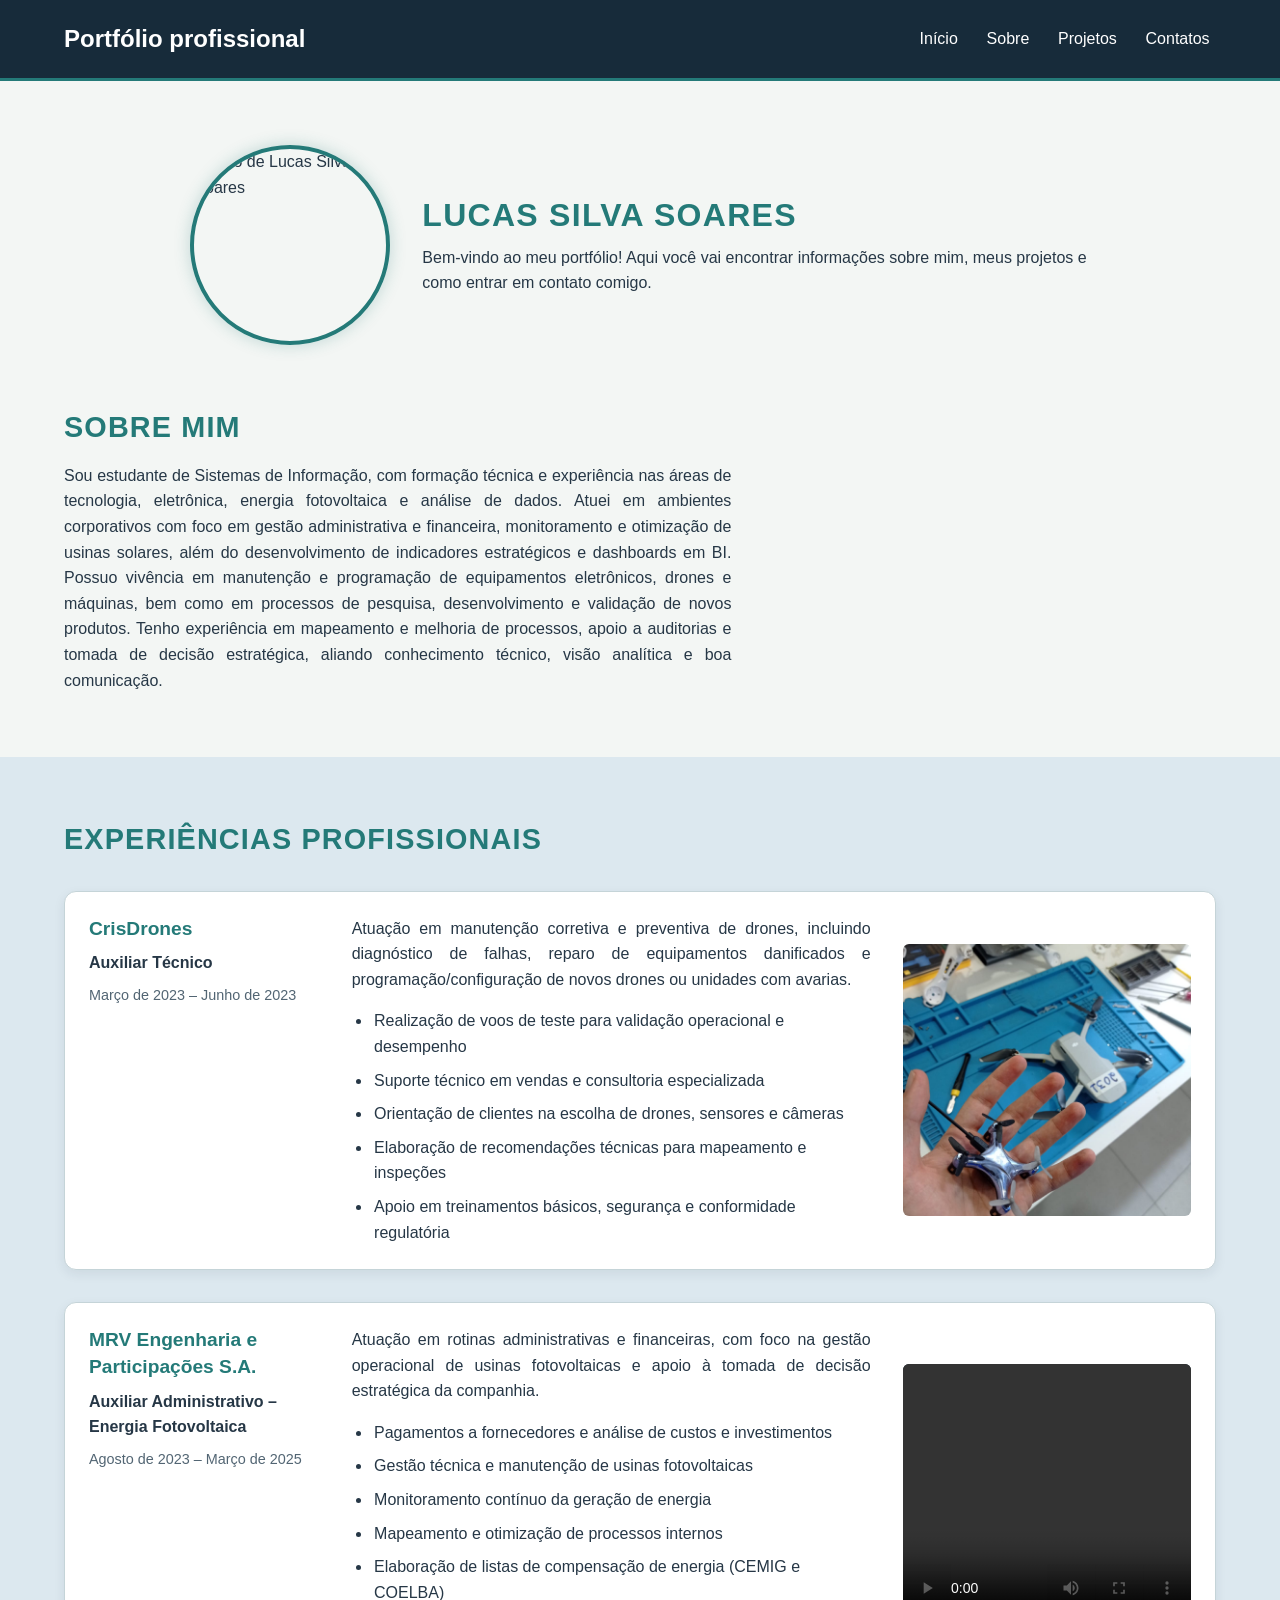
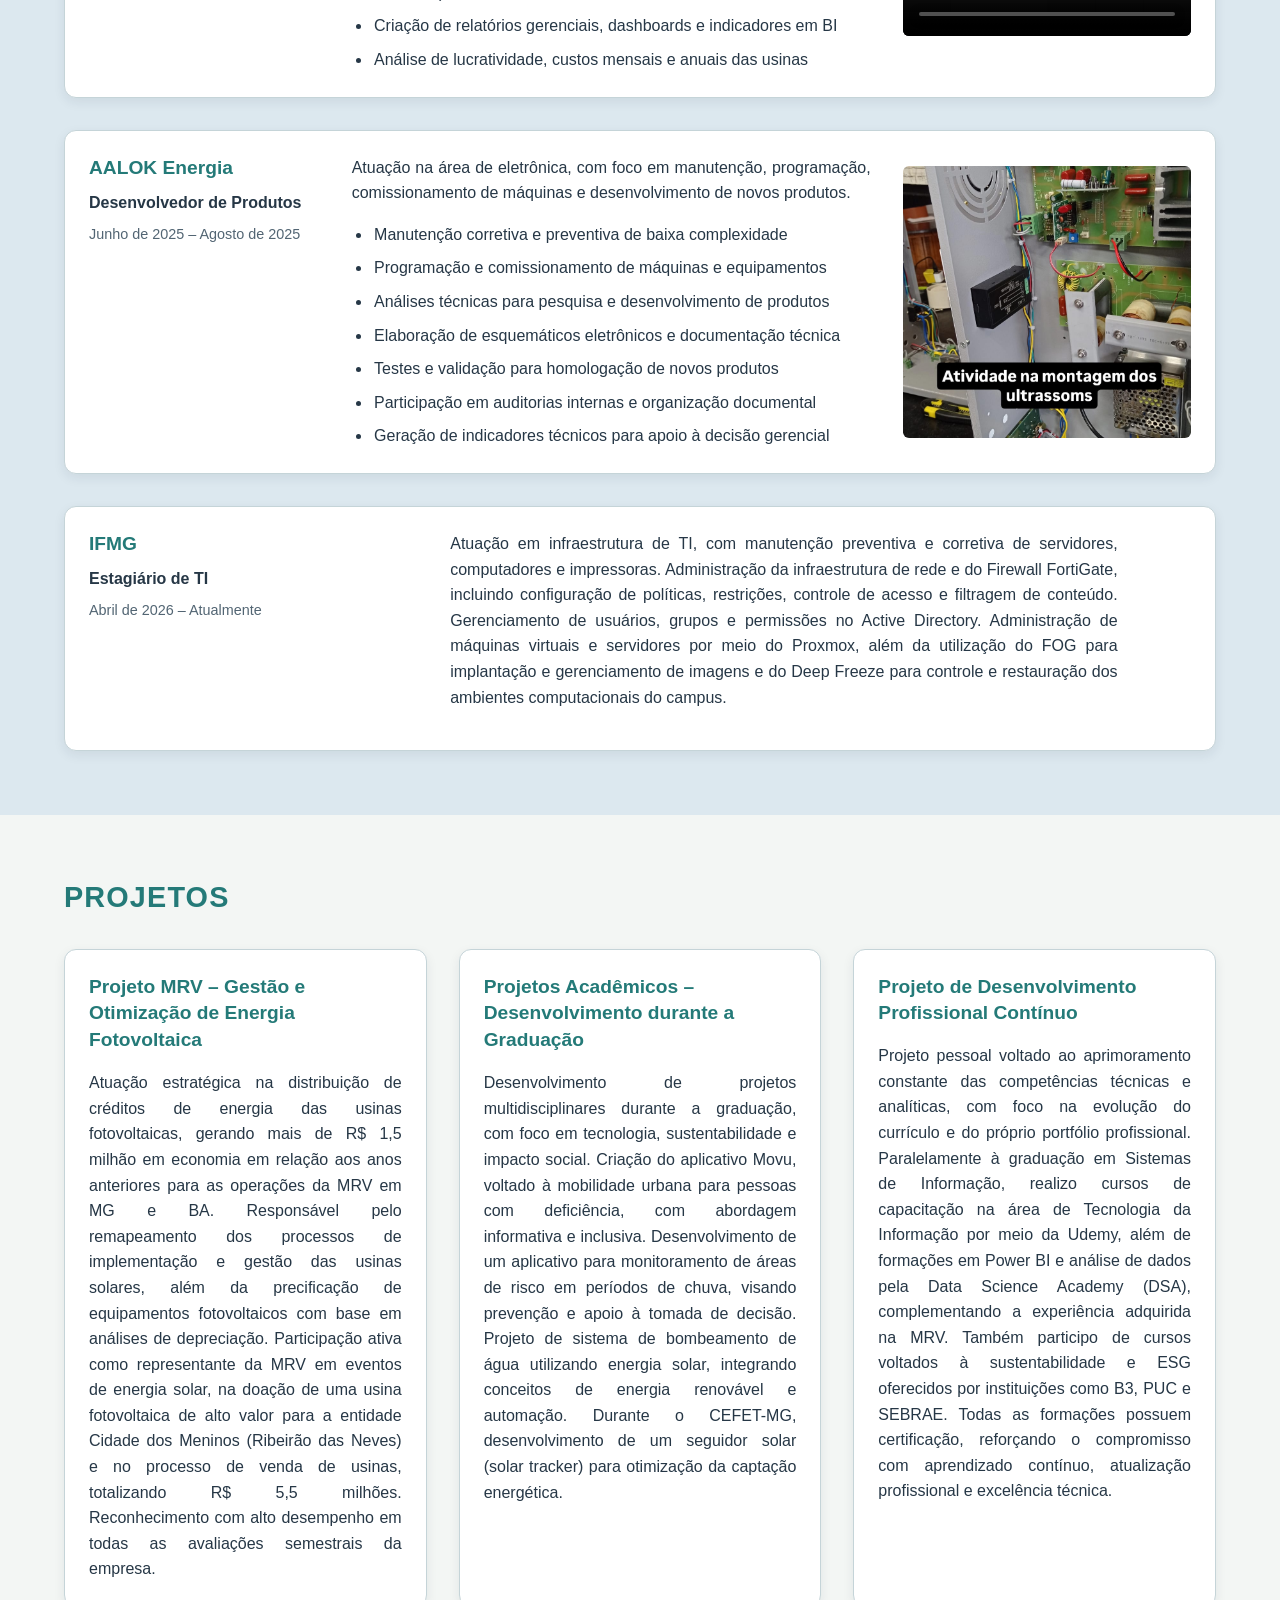
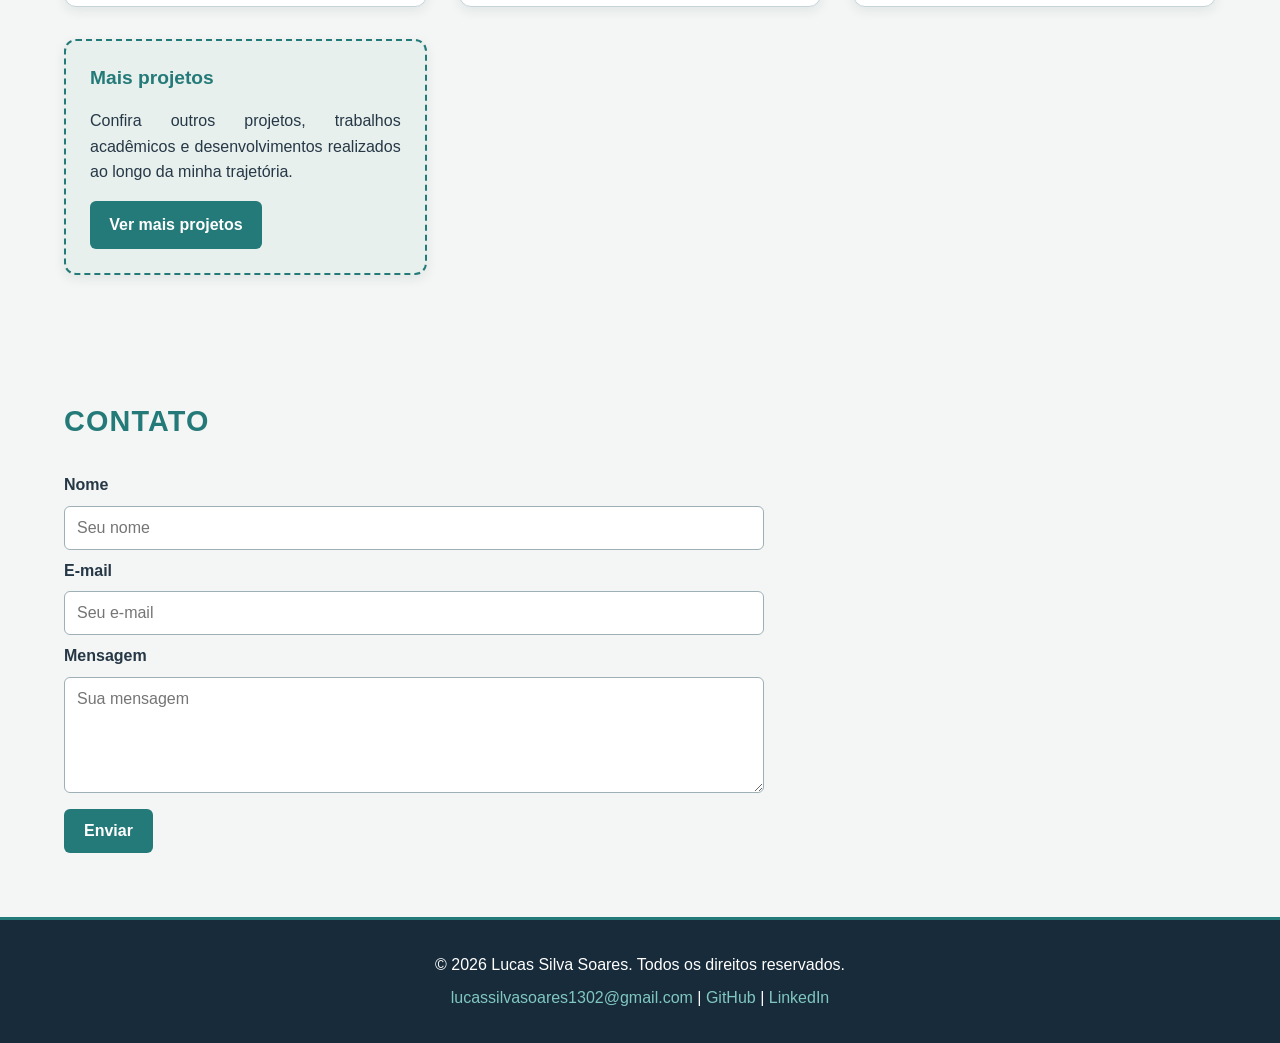
==== commit c293c906: "Update index.html" ====
--- a/index.html
+++ b/index.html
@@ -138,9 +138,8 @@
           </div>
 
           <div class="experiencia-midia">
-            <video controls preload="metadata"
-              aria-label="Vídeo do seminário relacionado à experiência na MRV">
-              <source src="videos/VideoSeminarioMrv.mp4" type="video/mp4">
+            <video controls preload="metadata">
+              <source src="videos/videoSeminarioMRV.mp4" type="video/mp4">
               Seu navegador não suporta a reprodução de vídeo.
             </video>
           </div>
--- a/style.css
+++ b/style.css
@@ -1,233 +1,613 @@
+
+/* =====================================================
+   VARIÁVEIS DE CORES E DIMENSÕES
+   ===================================================== */
+
+:root {
+  --cor-escura: #172b3a;
+  --cor-fundo: #f3f6f4;
+  --cor-experiencias: #dce8ef;
+  --cor-destaque: #247a78;
+  --cor-destaque-hover: #195e5c;
+  --cor-texto: #263746;
+  --cor-branco: #ffffff;
+  --cor-borda: #c5d4d8;
+
+  --fonte-base: 1rem;
+  --fonte-pequena: 0.9rem;
+  --fonte-titulo: 1.5rem;
+  --fonte-subtitulo: 2rem;
+  --fonte-secao: 1.8rem;
+
+  --espaco-pequeno: 0.5rem;
+  --espaco-medio: 1rem;
+  --espaco-grande: 2rem;
+  --espaco-secao: 4rem;
+
+  --raio-pequeno: 0.375rem;
+  --raio-medio: 0.75rem;
+}
+
+
+/* =====================================================
+   CONFIGURAÇÕES GERAIS
+   ===================================================== */
+
 * {
   margin: 0;
   padding: 0;
   box-sizing: border-box;
 }
 
+html {
+  scroll-behavior: smooth;
+}
+
 body {
   font-family: "Segoe UI", Tahoma, Geneva, Verdana, sans-serif;
-  background: #1e2a38;
-  color: #f4f4f9;
+  background-color: var(--cor-fundo);
+  color: var(--cor-texto);
+  font-size: var(--fonte-base);
   line-height: 1.6;
 }
 
+img,
+video {
+  display: block;
+  max-width: 100%;
+}
+
+img {
+  height: auto;
+}
 
 .container {
   width: 90%;
-  max-width: 1200px;
+  max-width: 75rem;
   margin: 0 auto;
 }
 
+a:focus-visible,
+button:focus-visible,
+input:focus-visible,
+textarea:focus-visible {
+  outline: 0.2rem solid var(--cor-destaque);
+  outline-offset: 0.2rem;
+}
+
+
+/* =====================================================
+   CABEÇALHO E NAVEGAÇÃO
+   ===================================================== */
+
 header {
-  background: linear-gradient(90deg, #1e2a38, #3b2a50);
-  border-bottom: 2px solid #4a90e2;
+  background-color: var(--cor-escura);
+  color: var(--cor-branco);
+  border-bottom: 0.1875rem solid var(--cor-destaque);
 }
 
 .header-container {
   display: flex;
-  justify-content: space-between;
+  flex-direction: column;
   align-items: center;
+  gap: var(--espaco-medio);
   padding: 1.2rem 0;
+  text-align: center;
 }
 
 header h1 {
-  font-size: 1.6rem;
-  color: #f4f4f9;
+  color: var(--cor-branco);
+  font-size: var(--fonte-titulo);
 }
 
 nav ul {
   list-style: none;
   display: flex;
-  gap: 1.5rem;
+  flex-wrap: wrap;
+  justify-content: center;
+  gap: 0.5rem 1rem;
 }
 
 nav a {
-  color: #f4f4f9;
+  display: flex;
+  align-items: center;
+  min-height: 2.5rem;
+  padding: 0.4rem;
+  color: var(--cor-branco);
   text-decoration: none;
   font-weight: 500;
   transition: color 0.3s;
 }
 
 nav a:hover {
-  color: #9b59b6;
-}
+  color: #80c7c0;
+}
+
+
+/* =====================================================
+   ESTRUTURA DAS SEÇÕES
+   ===================================================== */
+
+section {
+  padding: var(--espaco-secao) 0;
+}
+
+section h2 {
+  margin-bottom: var(--espaco-grande);
+  color: var(--cor-destaque);
+  font-size: var(--fonte-secao);
+  text-transform: uppercase;
+  letter-spacing: 0.04em;
+  line-height: 1.3;
+}
+
+section p {
+  max-width: 75ch;
+  margin-bottom: var(--espaco-medio);
+  text-align: justify;
+  overflow-wrap: anywhere;
+}
+
+
+/* =====================================================
+   INÍCIO E SOBRE MIM
+   ===================================================== */
 
 #hero {
-  background: linear-gradient(135deg, #1e2a38, #2a1f3d);
-  padding: 4rem 0;
+  background-color: var(--cor-fundo);
 }
 
 .hero-container {
   display: flex;
+  flex-direction: column;
   align-items: center;
   justify-content: center;
-  gap: 2rem;
-}
-
-#hero img {
+  gap: var(--espaco-grande);
+  text-align: center;
+}
+
+.hero-container > img {
+  width: 12.5rem;
+  height: 12.5rem;
+  object-fit: cover;
   border-radius: 50%;
-  border: 4px solid #4a90e2;
-  box-shadow: 0 0 15px rgba(74, 144, 226, 0.5);
+  border: 0.25rem solid var(--cor-destaque);
+  box-shadow: 0 0 1rem rgba(36, 122, 120, 0.25);
   transition: transform 0.3s, box-shadow 0.3s;
 }
 
-#hero img:hover {
-  transform: scale(1.05);
-  box-shadow: 0 0 25px rgba(155, 89, 182, 0.6);
+.hero-container > img:hover {
+  transform: scale(1.04);
+  box-shadow: 0 0 1.5rem rgba(36, 122, 120, 0.4);
+}
+
+.hero-text {
+  display: grid;
+  gap: var(--espaco-pequeno);
+  justify-items: center;
 }
 
 .hero-text h2 {
-  font-size: 2rem;
-  margin-bottom: 0.5rem;
-  color: #4a90e2;
-}
-
-section {
-  padding: 4rem 0;
-}
-
-section:nth-child(even) {
-  background: #3b2a50;
-}
-
-section h2 {
-  margin-bottom: 1.5rem;
-  color: #9b59b6;
-  font-size: 1.8rem;
-  text-transform: uppercase;
-  letter-spacing: 1px;
-}
-
-section p {
-  max-width: 800px;
-  margin-bottom: 1rem;
+  margin-bottom: 0;
+  color: var(--cor-destaque);
+  font-size: var(--fonte-subtitulo);
+}
+
+.hero-text p {
+  margin-bottom: 0;
+  text-align: center;
+}
+
+.sobre-conteudo {
+  display: grid;
+  gap: var(--espaco-medio);
+  margin-top: var(--espaco-secao);
+}
+
+.sobre-conteudo h2 {
+  margin-bottom: 0;
+}
+
+.sobre-conteudo p {
+  margin-bottom: 0;
+}
+
+
+/* =====================================================
+   EXPERIÊNCIAS PROFISSIONAIS
+   ===================================================== */
+
+#experiencias {
+  background-color: var(--cor-experiencias);
+}
+
+#experiencias > .container {
+  display: grid;
+  gap: var(--espaco-grande);
+}
+
+#experiencias h2 {
+  margin-bottom: 0;
+}
+
+.experiencia-horizontal {
+  display: grid;
+  grid-template-columns: minmax(0, 1fr);
+  gap: var(--espaco-grande);
+  align-items: start;
+}
+
+.card {
+  background-color: var(--cor-branco);
+  padding: 1.5rem;
+  border-radius: var(--raio-medio);
+  border: 0.0625rem solid var(--cor-borda);
+  box-shadow: 0 0.25rem 0.75rem rgba(23, 43, 58, 0.08);
+  transition: transform 0.3s, box-shadow 0.3s;
+}
+
+.card:hover {
+  transform: translateY(-0.25rem);
+  box-shadow: 0 0.5rem 1rem rgba(23, 43, 58, 0.15);
+}
+
+.experiencia-info {
+  display: grid;
+  align-content: start;
+  gap: var(--espaco-pequeno);
+}
+
+.experiencia-info h3,
+.card h3 {
+  color: var(--cor-destaque);
+  font-size: 1.2rem;
+  line-height: 1.4;
+}
+
+.experiencia-info p {
+  margin-bottom: 0;
+  text-align: left;
+}
+
+.cargo {
+  font-weight: 600;
+}
+
+.periodo {
+  color: #526573;
+  font-size: var(--fonte-pequena);
+}
+
+.experiencia-descricao {
+  min-width: 0;
+}
+
+.experiencia-descricao p {
+  margin-bottom: var(--espaco-medio);
+}
+
+.experiencia-descricao ul {
+  display: grid;
+  gap: 0.5rem;
+  padding-left: 1.25rem;
+}
+
+.experiencia-descricao li {
+  padding-left: 0.15rem;
+}
+
+.experiencia-midia {
+  width: 100%;
+  min-width: 0;
+  align-self: center;
+}
+
+.experiencia-midia img,
+.experiencia-midia video {
+  width: 100%;
+  max-height: 22rem;
+  aspect-ratio: 16 / 9;
+  object-fit: cover;
+  border-radius: var(--raio-pequeno);
+  background-color: var(--cor-escura);
+}
+
+.experiencia-sem-midia {
+  grid-template-columns: minmax(0, 1fr);
+}
+
+
+/* =====================================================
+   PROJETOS
+   ===================================================== */
+
+#projetos {
+  background-color: var(--cor-fundo);
+}
+
+#projetos > .container {
+  display: grid;
+  gap: var(--espaco-grande);
+}
+
+#projetos h2 {
+  margin-bottom: 0;
 }
 
 .grid-projetos {
   display: grid;
-  grid-template-columns: repeat(auto-fit, minmax(250px, 1fr));
-  gap: 1.5rem;
-}
-
-.card {
-  background: #2a1f3d;
-  padding: 1.5rem;
-  border-radius: 10px;
-  border: 1px solid #4a90e2;
-  transition: transform 0.3s, box-shadow 0.3s;
-}
-
-.card:hover {
-  transform: translateY(-5px);
-  box-shadow: 0 6px 15px rgba(0,0,0,0.4);
-}
-
-.card h3 {
-  margin-bottom: 0.5rem;
-  color: #4a90e2;
-}
-
-
-form {
+  grid-template-columns: repeat(auto-fit, minmax(min(100%, 17rem), 1fr));
+  gap: var(--espaco-grande);
+  align-items: stretch;
+}
+
+.grid-projetos .card {
   display: flex;
   flex-direction: column;
-  max-width: 400px;
-  gap: 0.8rem;
+  align-items: flex-start;
+  gap: var(--espaco-medio);
+}
+
+.grid-projetos .card p {
+  margin-bottom: 0;
+}
+
+.card-mais-projetos {
+  border: 0.125rem dashed var(--cor-destaque);
+  background-color: #e7f0ed;
+}
+
+.botao-projetos {
+  display: inline-flex;
+  align-items: center;
+  justify-content: center;
+  min-height: 2.75rem;
+  margin-top: auto;
+  padding: 0.7rem 1.2rem;
+  border-radius: var(--raio-pequeno);
+  background-color: var(--cor-destaque);
+  color: var(--cor-branco);
+  font-weight: 600;
+  text-decoration: none;
+  transition: background-color 0.3s;
+}
+
+.botao-projetos:hover {
+  background-color: var(--cor-destaque-hover);
+}
+
+
+/* =====================================================
+   CONTATO
+   ===================================================== */
+
+#contato {
+  background-color: var(--cor-fundo);
+}
+
+#contato > .container {
+  display: grid;
+  gap: var(--espaco-medio);
+}
+
+#contato h2 {
+  margin-bottom: var(--espaco-medio);
+}
+
+form {
+  display: grid;
+  gap: var(--espaco-pequeno);
+  width: 100%;
+  max-width: 43.75rem;
+}
+
+form label {
+  font-weight: 600;
 }
 
 input,
 textarea {
-  padding: 0.7rem;
-  border: 1px solid #555;
-  border-radius: 6px;
-  background: #2a1f3d;
-  color: #f4f4f9;
-}
-
-input:focus,
-textarea:focus {
-  border-color: #4a90e2;
-  outline: none;
-}
-
-button {
-  background: #4a90e2;
-  color: #fff;
-  padding: 0.8rem;
+  width: 100%;
+  padding: 0.75rem;
+  border: 0.0625rem solid #9eafb5;
+  border-radius: var(--raio-pequeno);
+  background-color: var(--cor-branco);
+  color: var(--cor-texto);
+  font-family: inherit;
+  font-size: var(--fonte-base);
+}
+
+textarea {
+  resize: vertical;
+}
+
+form button {
+  width: fit-content;
+  min-height: 2.75rem;
+  margin-top: var(--espaco-pequeno);
+  padding: 0.7rem 1.25rem;
   border: none;
-  border-radius: 6px;
+  border-radius: var(--raio-pequeno);
+  background-color: var(--cor-destaque);
+  color: var(--cor-branco);
   cursor: pointer;
-  font-weight: bold;
-  transition: 0.3s;
-  text-transform: uppercase;
-  letter-spacing: 1px;
-}
-
-button:hover {
-  background: #9b59b6;
-}
+  font-family: inherit;
+  font-size: var(--fonte-base);
+  font-weight: 600;
+  transition: background-color 0.3s;
+}
+
+form button:hover {
+  background-color: var(--cor-destaque-hover);
+}
+
+
+/* =====================================================
+   RODAPÉ
+   ===================================================== */
 
 footer {
-  background: #1e2a38;
-  color: #bbb;
+  background-color: var(--cor-escura);
+  color: var(--cor-branco);
+  padding: var(--espaco-grande) 0;
   text-align: center;
-  padding: 1.5rem 0;
-  border-top: 2px solid #4a90e2;
+  border-top: 0.1875rem solid var(--cor-destaque);
+}
+
+footer .container {
+  display: grid;
+  justify-items: center;
+  gap: var(--espaco-pequeno);
+}
+
+footer p {
+  margin-bottom: 0;
+  text-align: center;
 }
 
 footer a {
-  color: #4a90e2;
+  display: inline-block;
+  min-height: 1.5rem;
+  color: #80c7c0;
   text-decoration: none;
+  overflow-wrap: anywhere;
 }
 
 footer a:hover {
-  color: #9b59b6;
+  color: var(--cor-branco);
   text-decoration: underline;
 }
 
-@media (max-width: 768px) {
+
+/* =====================================================
+   RESPONSIVIDADE - TABLETS
+   ===================================================== */
+
+@media (min-width: 48rem) {
+
   .hero-container {
-    flex-direction: column;
-    text-align: center;
-  }
+    flex-direction: row;
+    text-align: left;
+  }
+
+  .hero-text {
+    justify-items: start;
+  }
+
+  .hero-text p {
+    text-align: left;
+  }
+
+  .experiencia-horizontal {
+    grid-template-columns: minmax(11rem, 0.8fr) minmax(0, 1.8fr);
+  }
+
+  .experiencia-midia {
+    grid-column: 1 / -1;
+  }
+
+}
+
+
+/* =====================================================
+   RESPONSIVIDADE - TELAS GRANDES
+   ===================================================== */
+
+@media (min-width: 64rem) {
 
   .header-container {
-    flex-direction: column;
-    gap: 1rem;
+    flex-direction: row;
+    justify-content: space-between;
+    text-align: left;
+  }
+
+  .experiencia-horizontal {
+    grid-template-columns:
+      minmax(12rem, 0.8fr)
+      minmax(0, 1.8fr)
+      minmax(14rem, 1fr);
+  }
+
+  .experiencia-sem-midia {
+    grid-template-columns:
+      minmax(12rem, 0.8fr)
+      minmax(0, 1.8fr);
+  }
+
+  .experiencia-midia {
+    grid-column: auto;
+  }
+
+}
+
+
+/* =====================================================
+   RESPONSIVIDADE - CELULARES
+   ===================================================== */
+
+@media (max-width: 35rem) {
+
+  :root {
+    --espaco-secao: 2.75rem;
+    --fonte-subtitulo: 1.7rem;
+    --fonte-secao: 1.55rem;
+  }
+
+  .header-container {
+    gap: var(--espaco-pequeno);
+  }
+
+  header h1 {
+    font-size: 1.3rem;
   }
 
   nav ul {
-    flex-direction: column;
-    gap: 0.7rem;
-  }
-}
-
-.experiencia-horizontal {
-  display: flex;
-  gap: 2rem;
-  margin-bottom: 2rem;
-}
-
-.experiencia-info {
-  min-width: 220px;
-}
-
-.experiencia-descricao {
-  flex: 1;
-}
-
-.experiencia-descricao ul {
-  margin-top: 1rem;
-  padding-left: 1.2rem;
-}
-
-.experiencia-descricao ul li {
-  margin-bottom: 0.6rem;
-  list-style: disc;
-}
-
-@media (max-width: 768px) {
-  .experiencia-horizontal {
-    flex-direction: column;
-  }
-}
+    gap: 0.25rem 0.5rem;
+  }
+
+  nav a {
+    padding: 0.35rem;
+    font-size: var(--fonte-pequena);
+  }
+
+  .hero-container > img {
+    width: 10rem;
+    height: 10rem;
+  }
+
+  .hero-text h2 {
+    font-size: var(--fonte-subtitulo);
+  }
+
+  .card {
+    padding: 1.2rem;
+  }
+
+}
+
+/* =====================================================
+   AJUSTE DE ALTURA DAS IMAGENS E VÍDEOS
+   ===================================================== */
+
+.experiencia-midia img {
+  width: 100%;
+  height: 14rem;
+  object-fit: cover;
+  border-radius: var(--raio-pequeno);
+}
+
+.experiencia-midia video {
+  width: 100%;
+  height: 14rem;
+  object-fit: contain;
+  background-color: var(--cor-escura);
+  border-radius: var(--raio-pequeno);
+}
+
+/* Ajuste para telas maiores */
+@media (min-width: 64rem) {
+  .experiencia-midia img,
+  .experiencia-midia video {
+    height: 17rem;
+  }
+}
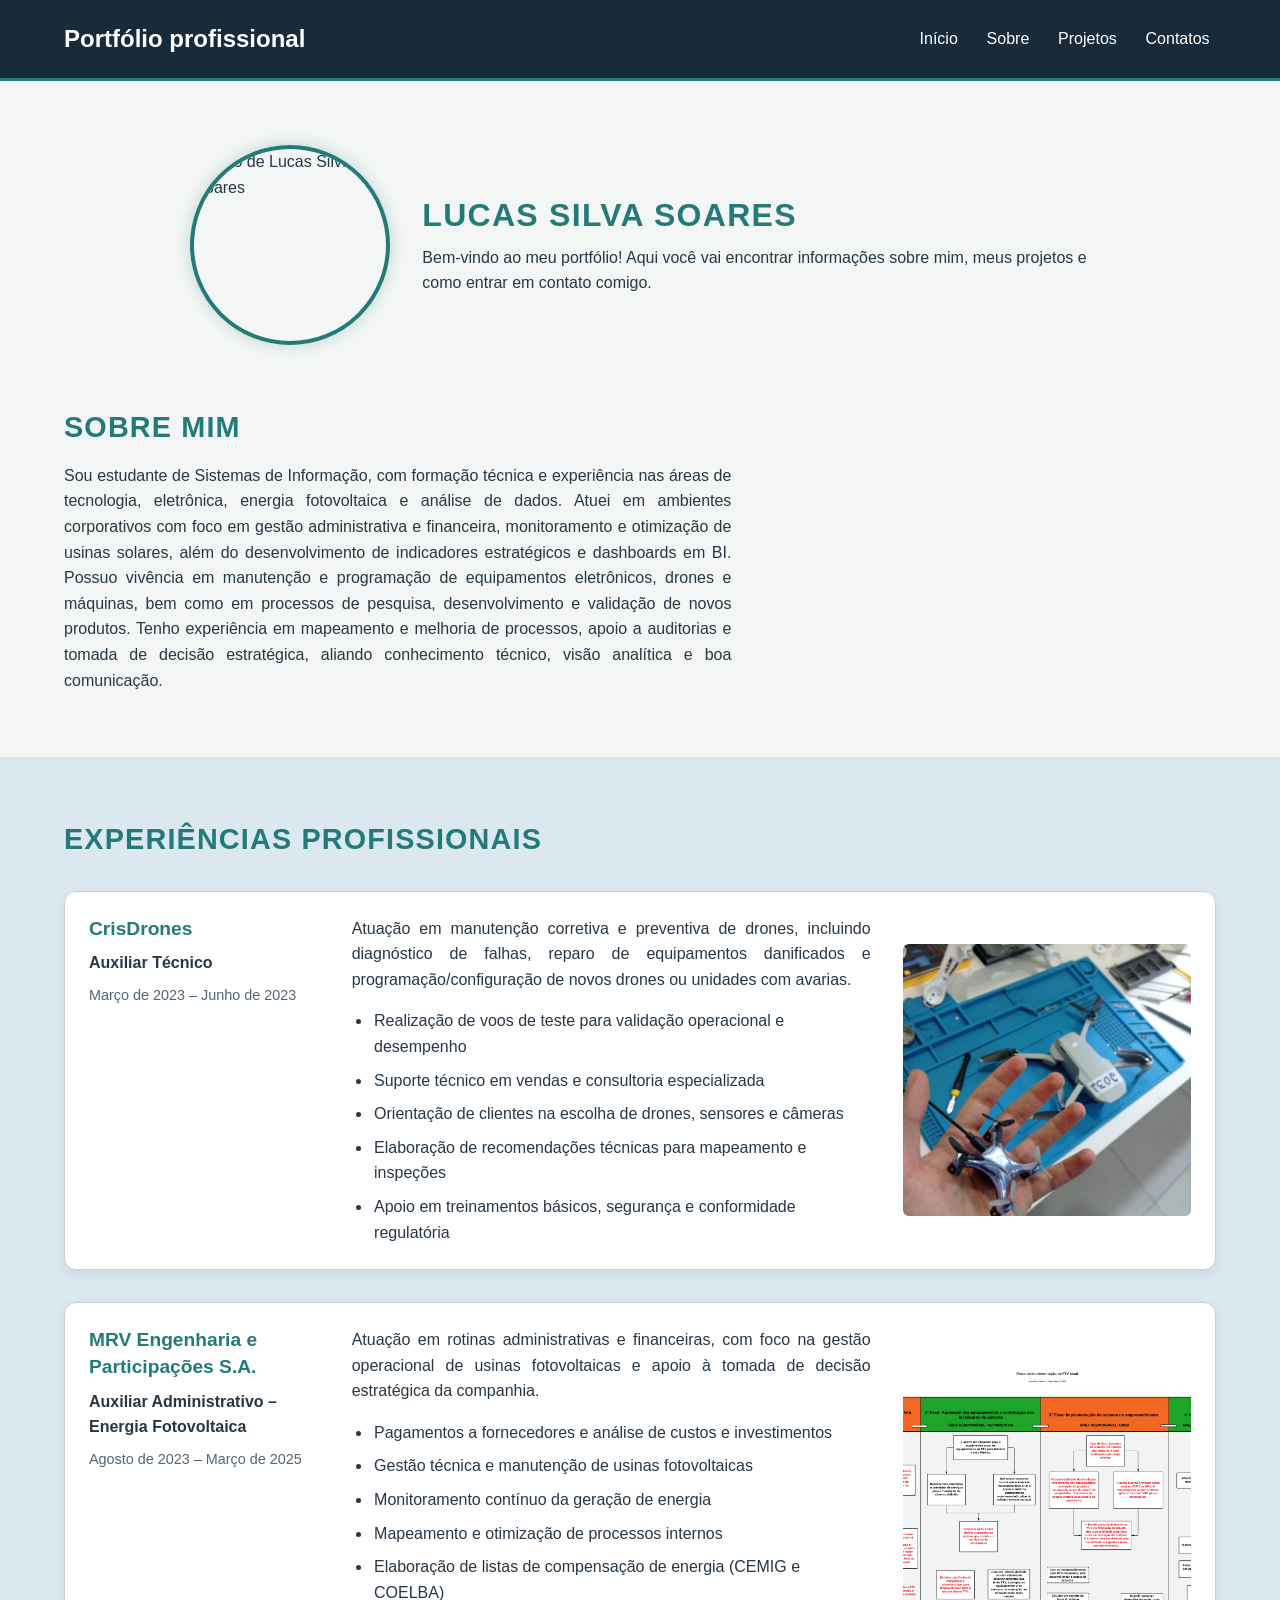
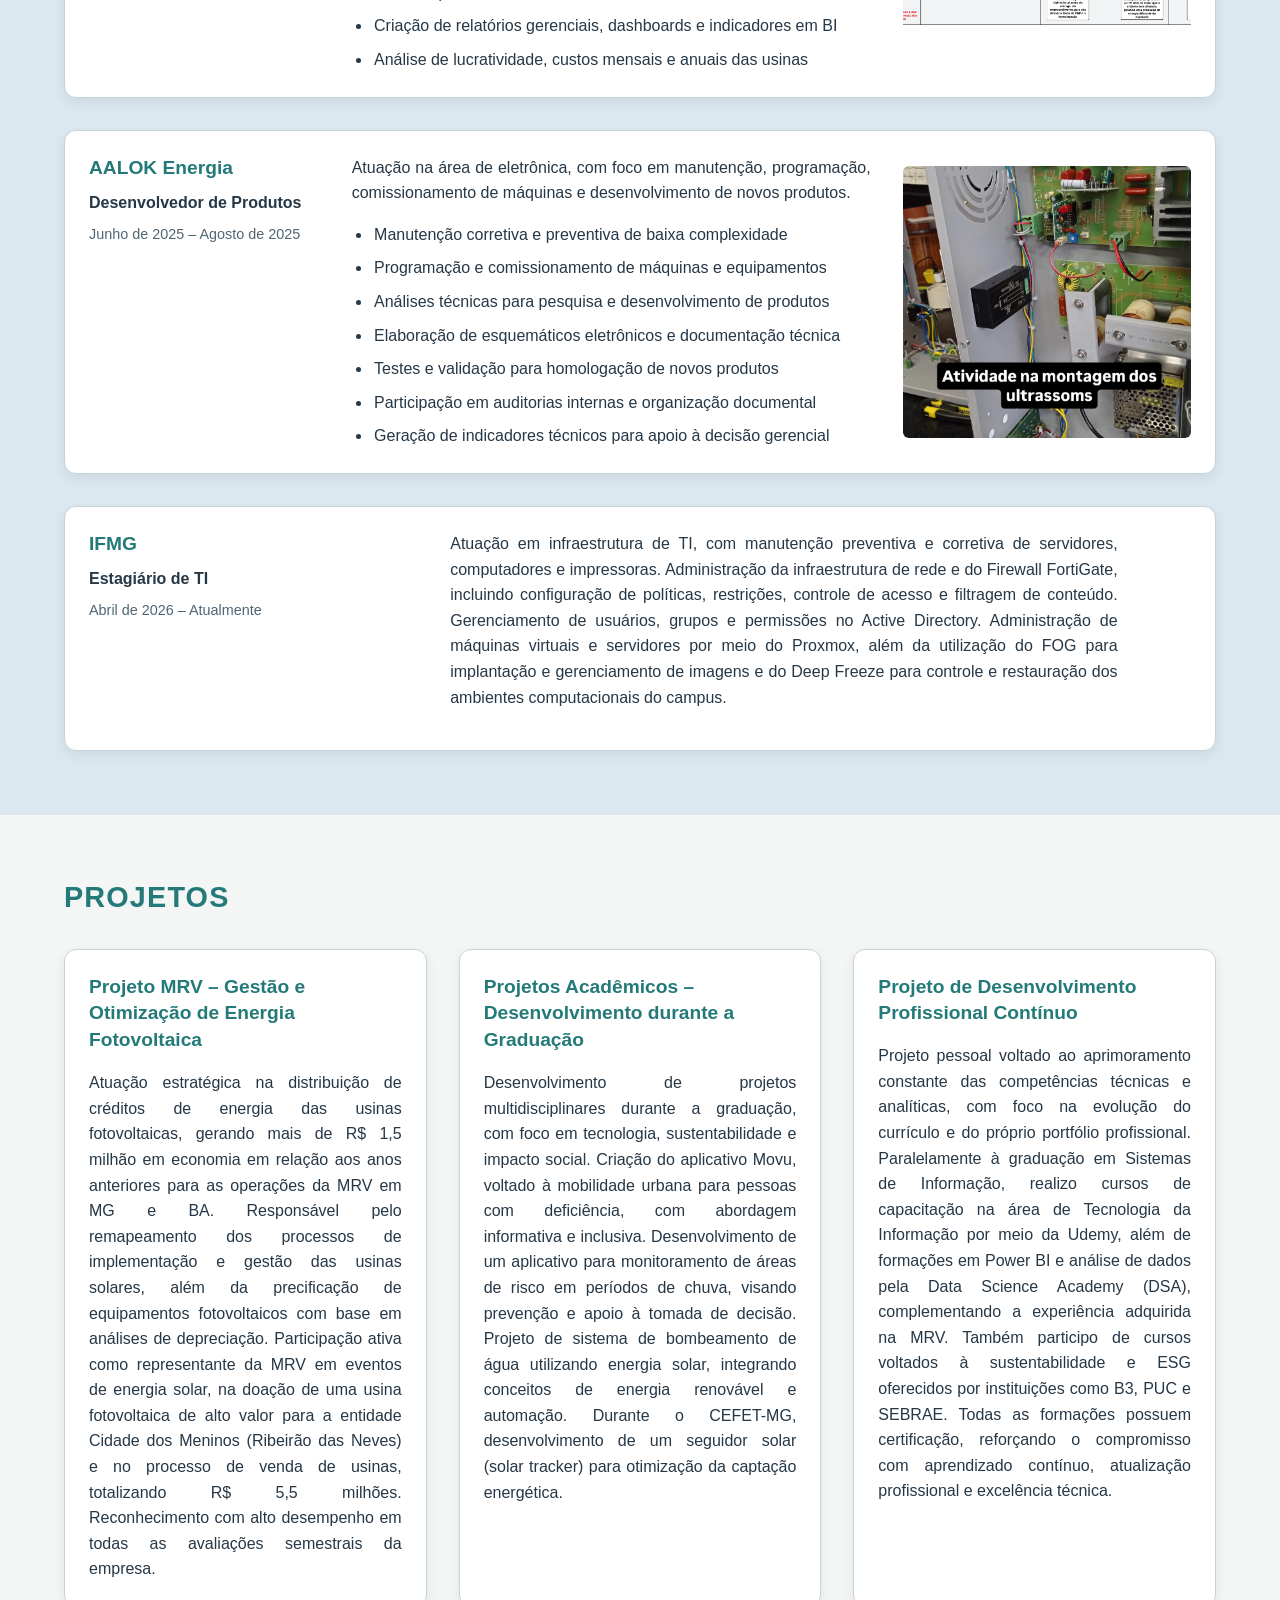
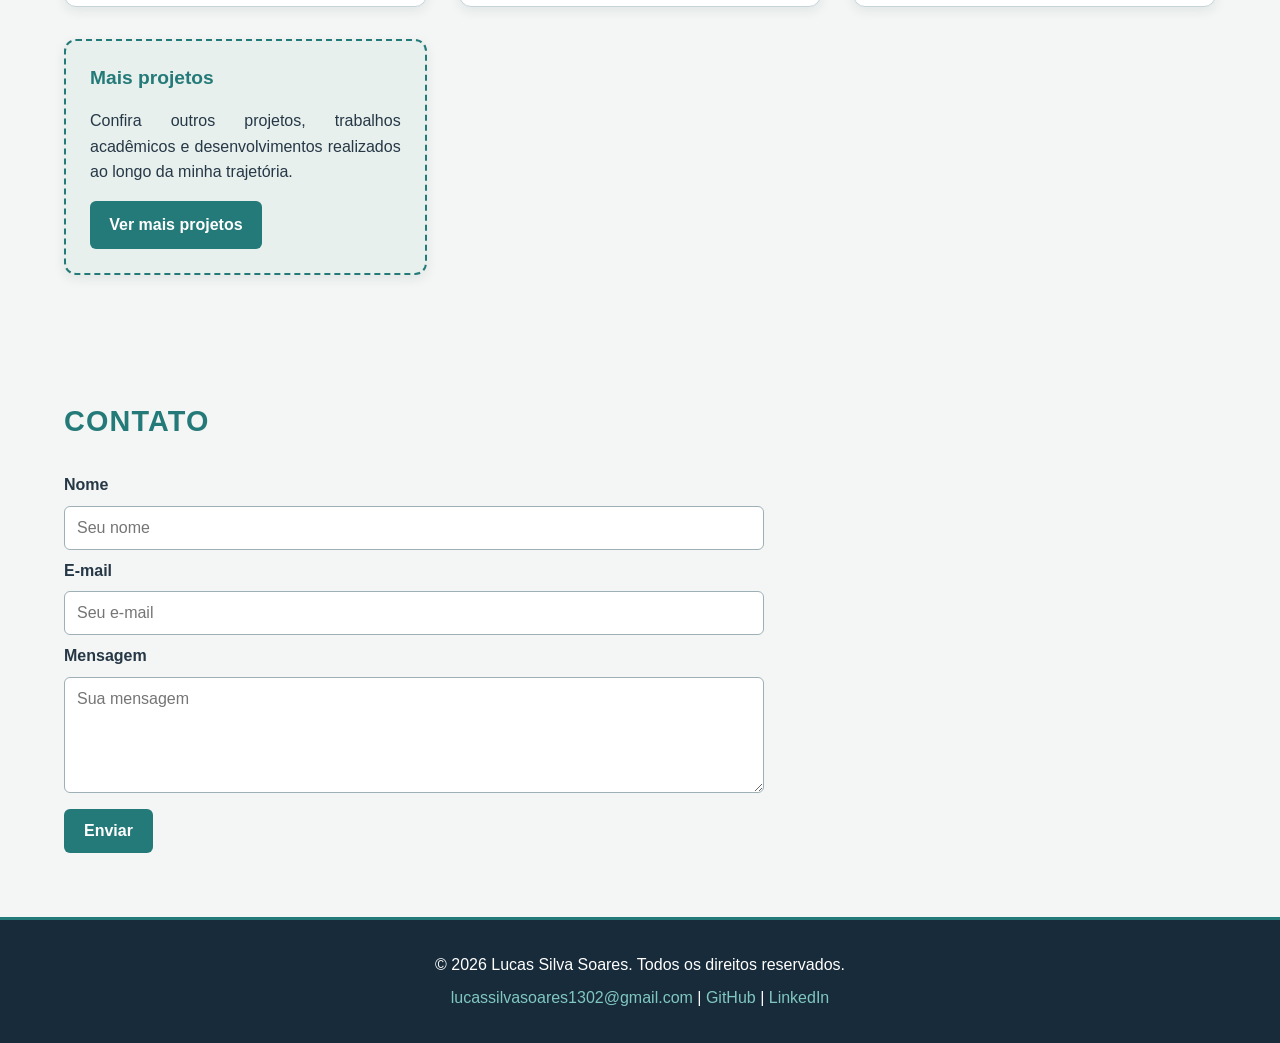
==== commit b9e520de: "Replace video with image in experiencia-midia section Replaced video element with an image for energ" ====
--- a/index.html
+++ b/index.html
@@ -138,10 +138,9 @@
           </div>
 
           <div class="experiencia-midia">
-            <video controls preload="metadata">
-              <source src="videos/videoSeminarioMRV.mp4" type="video/mp4">
-              Seu navegador não suporta a reprodução de vídeo.
-            </video>
+            <img
+              src="images/FluxoFTV.png"
+              alt="Fluxo de gestão de energia fotovoltaica da MRV">
           </div>
         </article>
 
